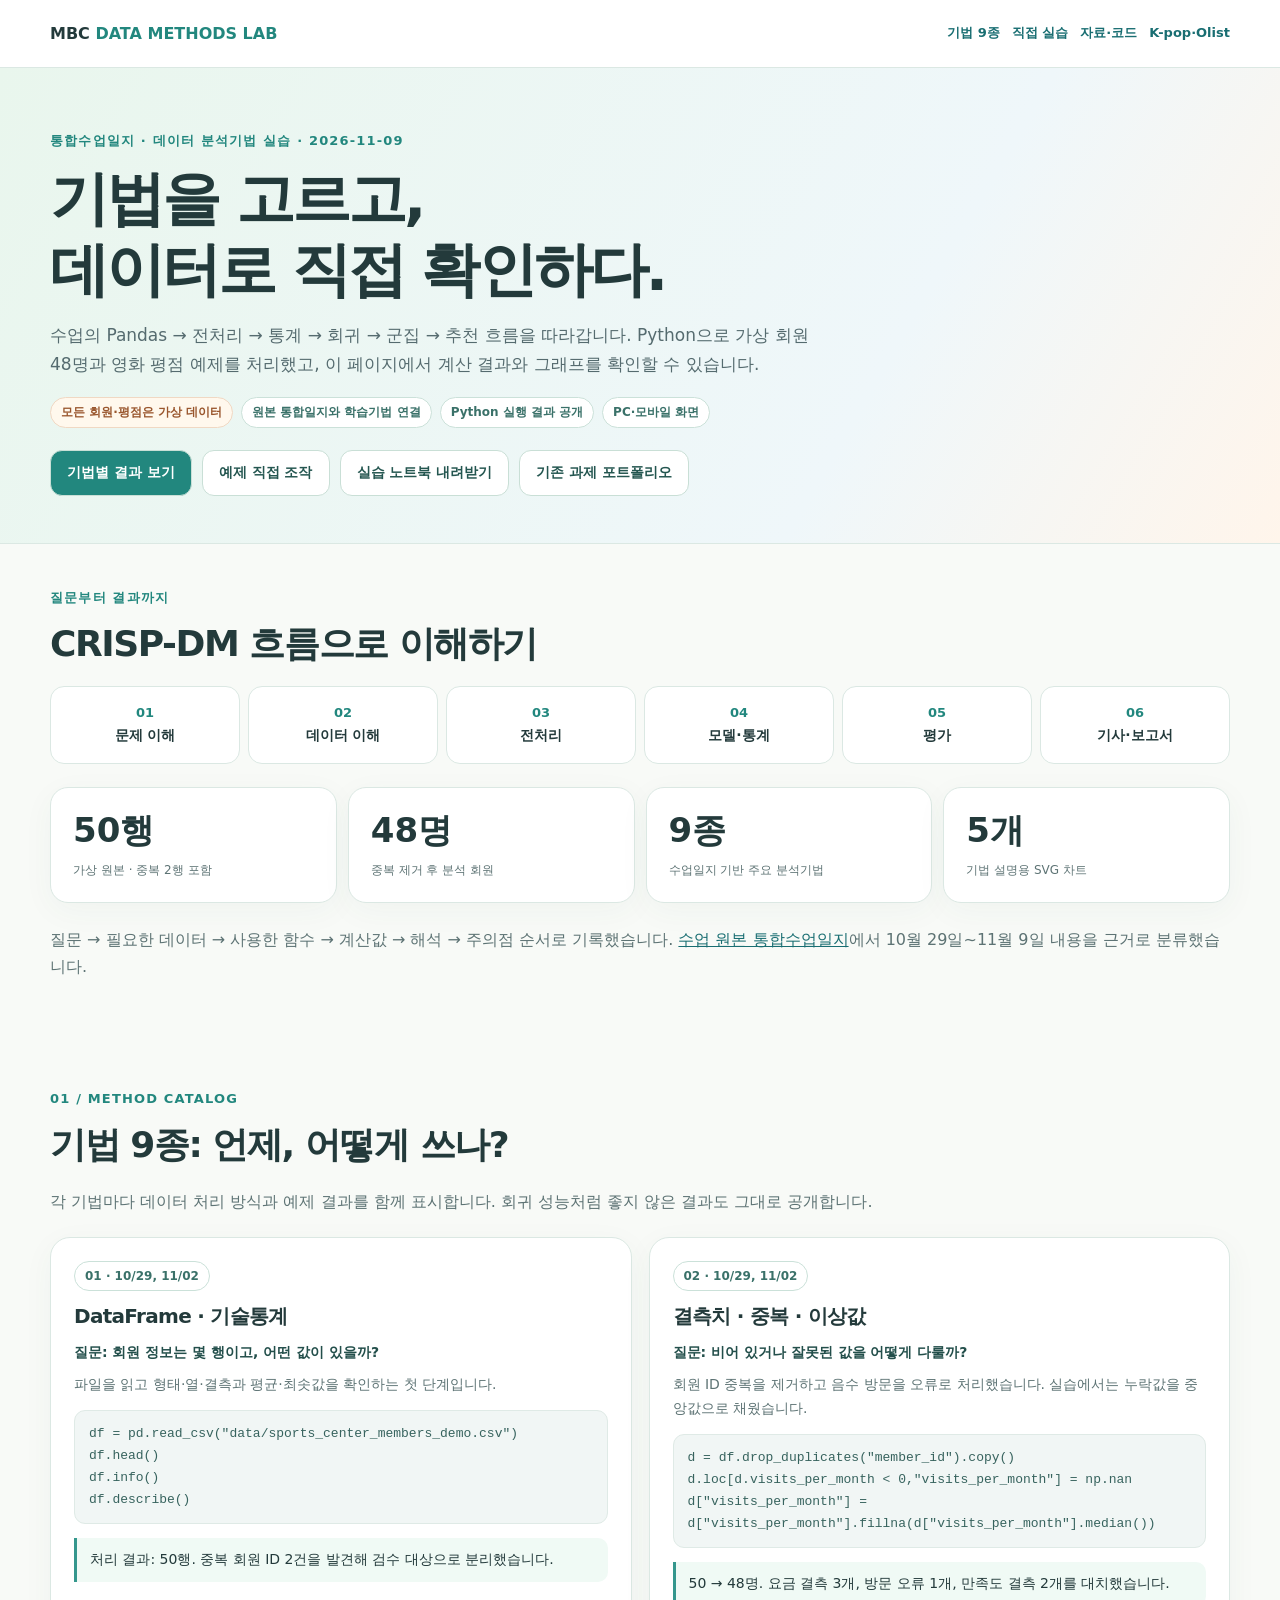
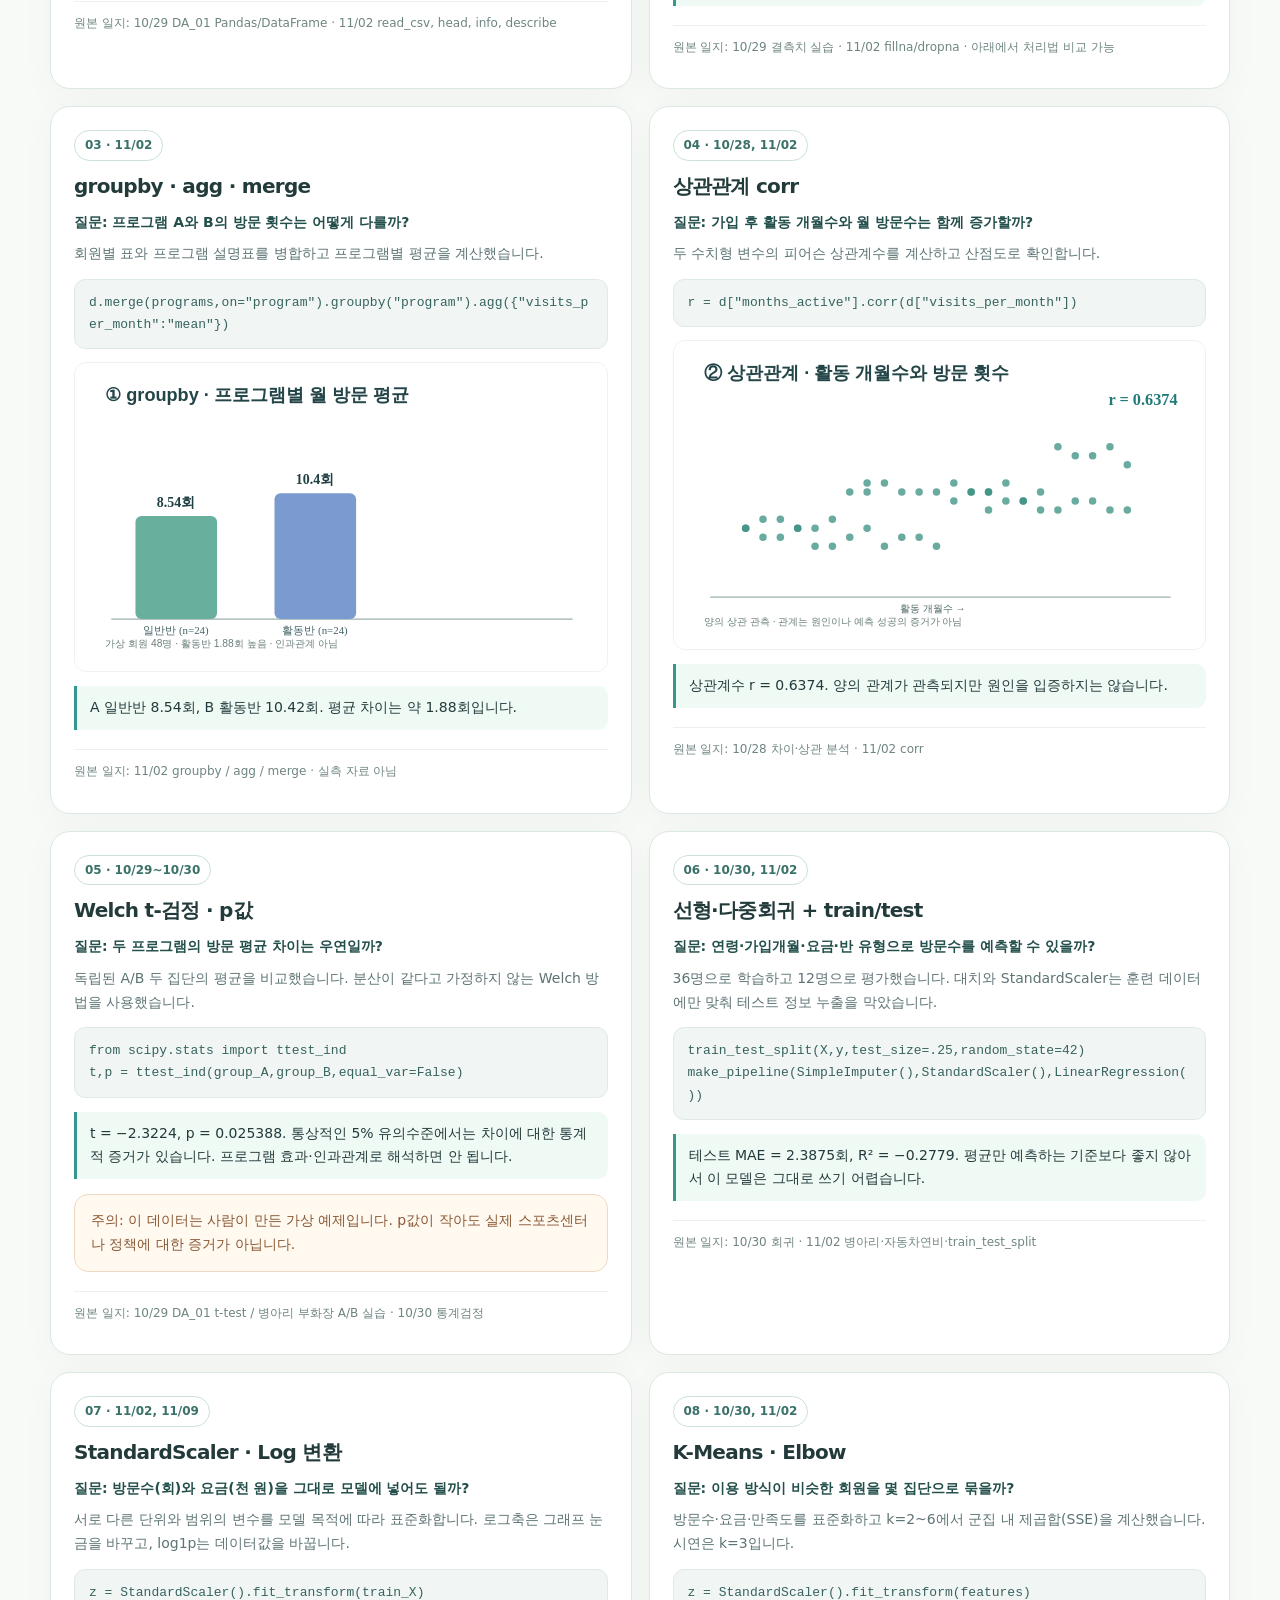
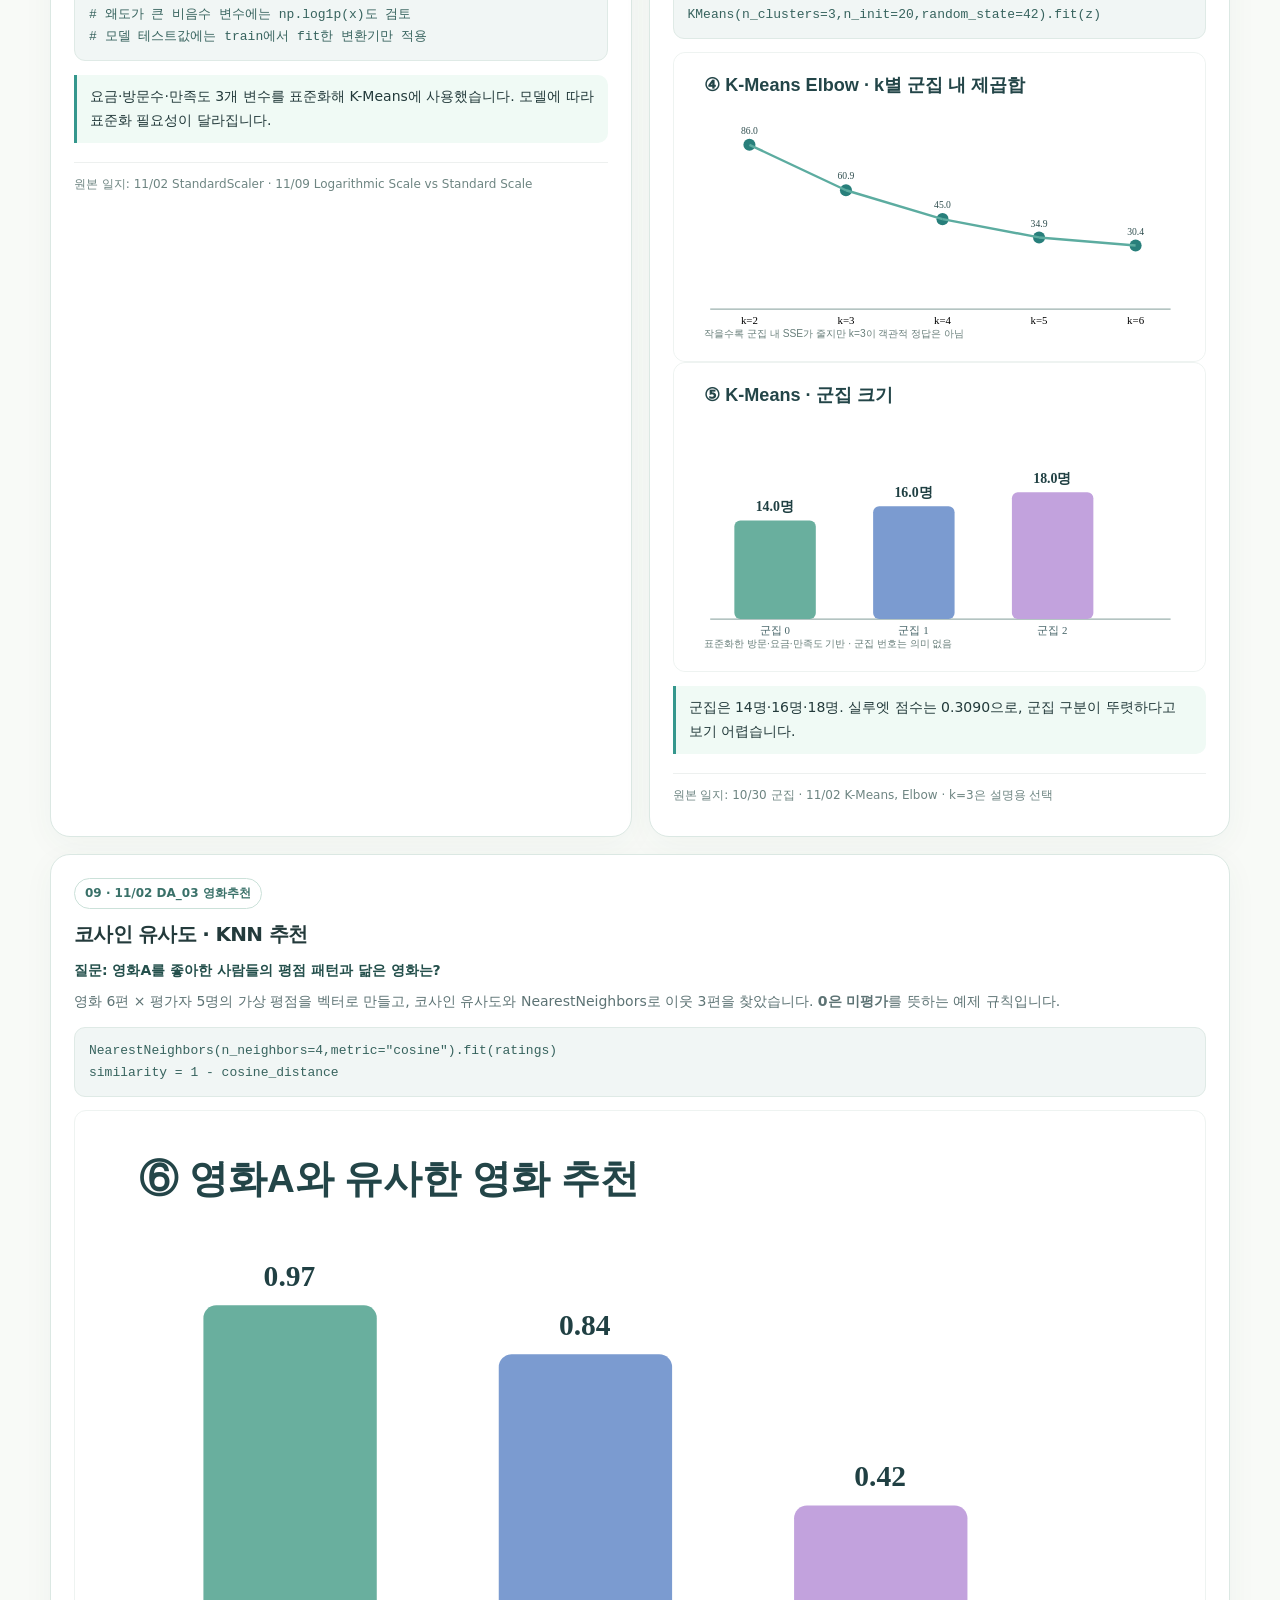
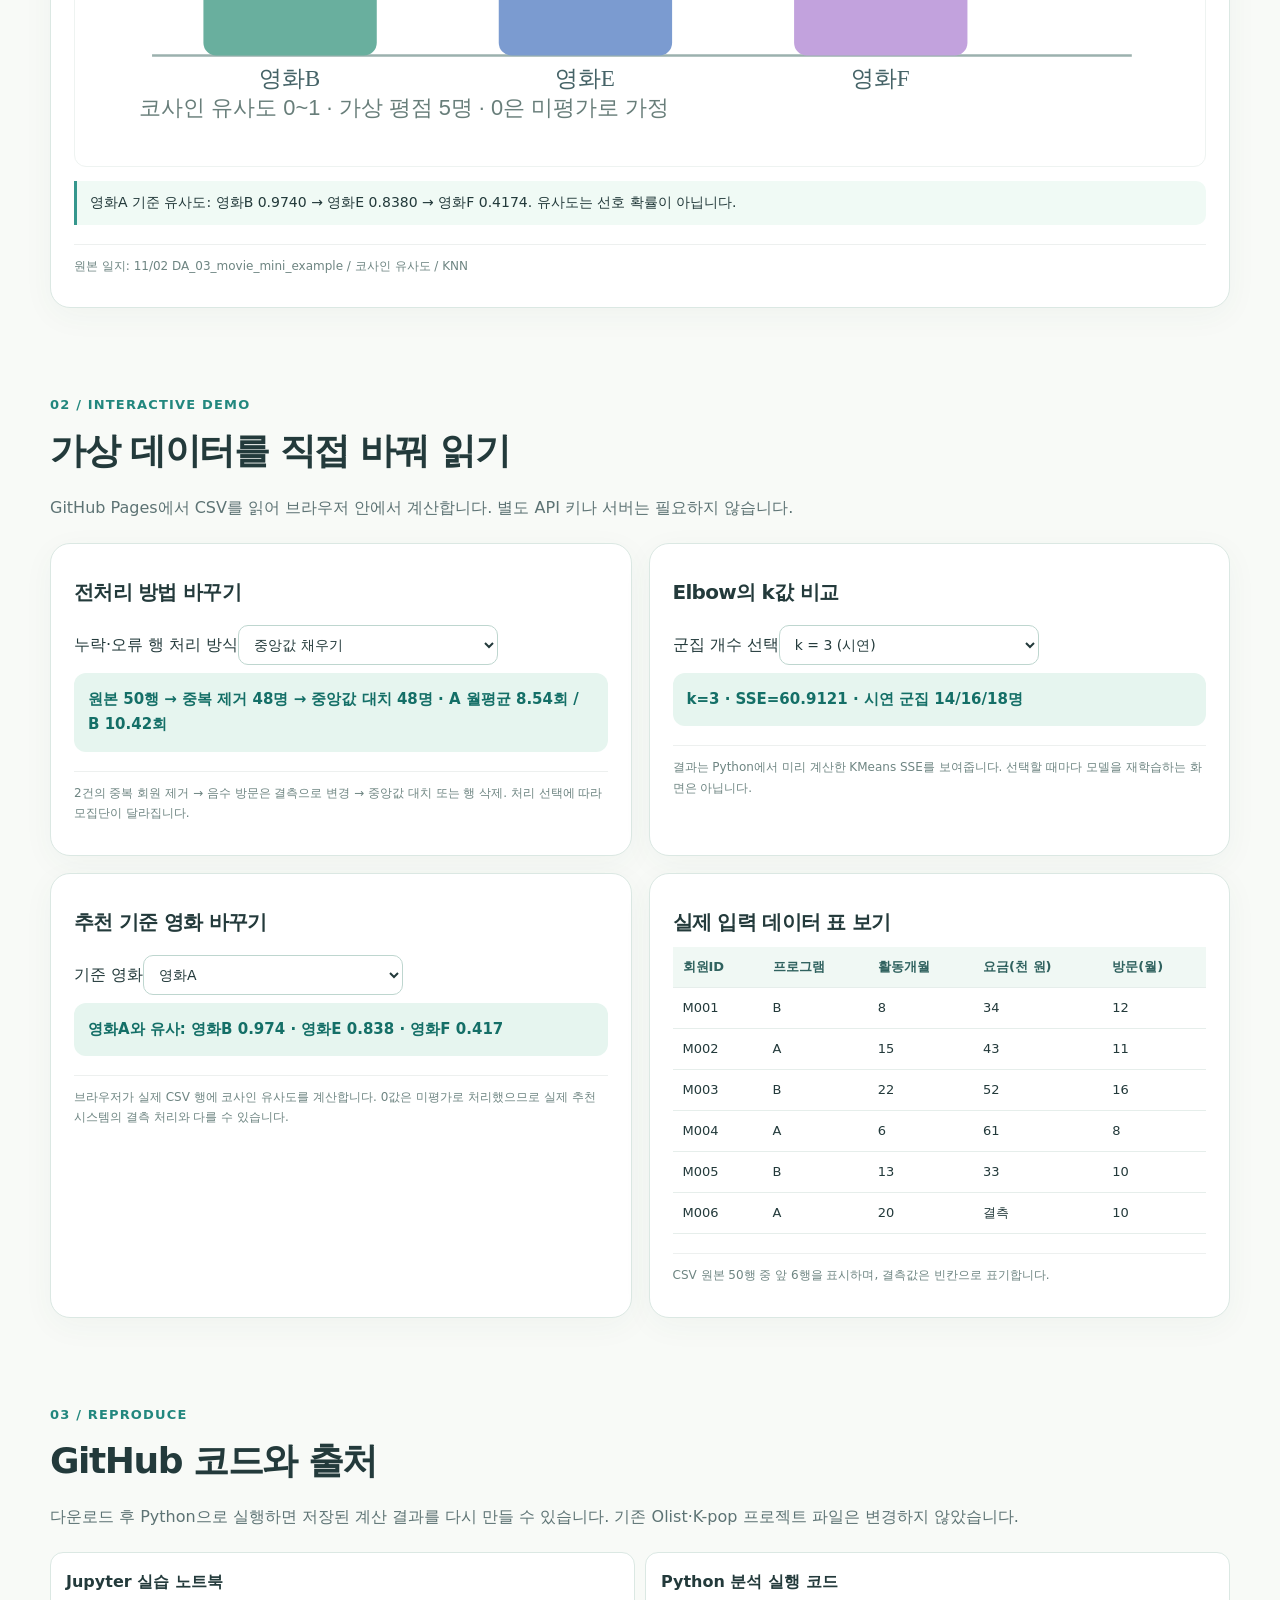
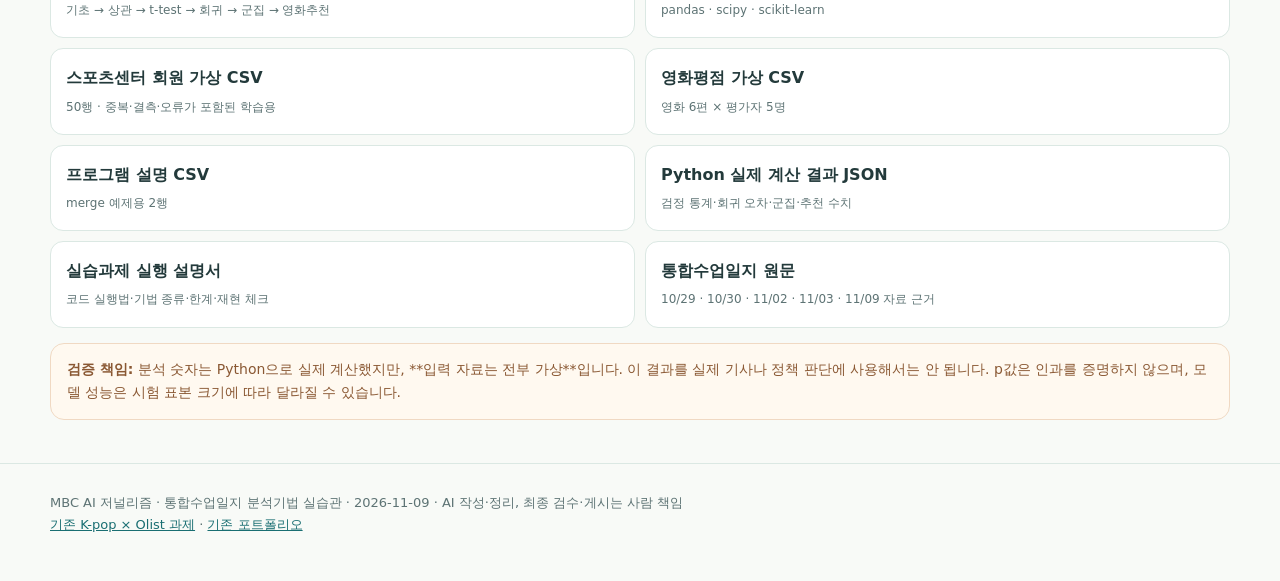
==== data-methods-lab-20261109/index.html @ cdeb4c4e "Publish responsive interactive class-diary analytics methods lab with CSV demos and verified results" ====
<!doctype html>
<html lang="ko">
<head>
<meta charset="utf-8"><meta name="viewport" content="width=device-width,initial-scale=1">
<meta name="description" content="통합수업일지 기반 데이터분석기법: Pandas, 결측, groupby, 상관, Welch 검정, 회귀, 표준화, KMeans, 코사인 유사도. 교육용 가상 데이터 실제 계산.">
<title>데이터 분석기법 실습관 | MBC AI 저널리즘</title>
<style>
:root{--ink:#233a3b;--muted:#5d7374;--teal:#22877e;--mint:#e7f5ef;--bg:#f8faf7;--line:#dbe8e3;--blue:#557bab;--warn:#b76a3d;--shadow:0 8px 32px #255b4f0b;font-family:"Malgun Gothic","Noto Sans KR",system-ui,sans-serif}
*{box-sizing:border-box}html{scroll-behavior:smooth}body{margin:0;color:var(--ink);background:var(--bg);line-height:1.7}a{color:#196e72}a:hover{text-decoration-thickness:2px}a:focus-visible,button:focus-visible,select:focus-visible{outline:3px solid #e8ae3c;outline-offset:3px}.container{width:min(1180px,calc(100% - 32px));margin:auto}
.top{background:#ffffffee;border-bottom:1px solid var(--line);position:sticky;top:0;z-index:4;backdrop-filter:blur(10px)}.top .container{display:flex;gap:15px;justify-content:space-between;align-items:center;min-height:67px}.logo{font-size:16px;font-weight:900;color:var(--ink);text-decoration:none}.logo span{color:var(--teal)}nav{display:flex;flex-wrap:wrap;gap:12px}nav a{font-size:13px;font-weight:700;text-decoration:none;white-space:nowrap}
.hero{background:linear-gradient(120deg,#e9f6ed 0,#eff7fa 68%,#fff5eb 100%);padding:62px 0 47px;border-bottom:1px solid var(--line)}.eyebrow{font-size:13px;color:var(--teal);font-weight:900;letter-spacing:.09em}.hero h1{font-size:clamp(32px,4.8vw,59px);line-height:1.2;letter-spacing:-.05em;margin:12px 0 15px}.hero p{max-width:760px;margin:0;color:#556b6f;font-size:17px}.badge{display:inline-block;background:white;border:1px solid #cbe1d9;color:#3a7169;font-size:12px;font-weight:800;padding:4px 10px;border-radius:40px}.badge.orange{color:#99562d;border-color:#f0d8c3;background:#fff8ed}.badges{display:flex;gap:8px;flex-wrap:wrap;margin:19px 0}.actions{display:flex;flex-wrap:wrap;gap:10px;margin-top:22px}.btn{display:inline-block;padding:10px 16px;background:white;color:#245650;border:1px solid #c9dfd6;border-radius:12px;text-decoration:none;font-size:14px;font-weight:800}.btn.main{color:white;background:var(--teal)}.btn:hover{filter:brightness(.97);text-decoration:none}
.section{padding:43px 0}.section-title{font-size:clamp(25px,3vw,36px);letter-spacing:-.04em;margin:4px 0 12px}.subtitle{color:var(--muted);margin:0 0 22px}.stats{display:grid;grid-template-columns:repeat(4,1fr);gap:11px;margin:23px 0}.stat{background:#fff;border:1px solid var(--line);padding:22px;border-radius:18px;box-shadow:var(--shadow)}.stat strong{font-size:clamp(22px,2.8vw,34px);line-height:1.2;display:block;font-weight:900}.stat small{color:var(--muted);display:block;margin-top:9px;font-size:12px}.steps{display:grid;grid-template-columns:repeat(6,1fr);gap:8px}.step{background:#fff;padding:15px 12px;border:1px solid var(--line);border-radius:14px;font-weight:800;font-size:14px;text-align:center}.step span{display:block;color:var(--teal);font-size:13px}
.method-grid{display:grid;grid-template-columns:repeat(2,1fr);gap:17px}.card{border-radius:20px;border:1px solid var(--line);background:white;padding:23px;box-shadow:var(--shadow);min-width:0}.card.wide{grid-column:span 2}.card h3{font-size:20px;letter-spacing:-.035em;margin:8px 0}.card p{margin:8px 0;color:var(--muted);font-size:14px}.card .question{font-weight:900;color:#234f4b}.answer{border-left:3px solid #35978d;padding:10px 13px;background:#f0faf5;border-radius:0 10px 10px 0;font-size:14px;margin:14px 0}.callout{border:1px solid #f0d9c3;background:#fff9f0;border-radius:14px;padding:14px 16px;color:#8a5833;font-size:14px;margin-top:15px}
.card img{width:100%;height:auto;border-radius:12px;background:white;display:block;border:1px solid #eef3f1}.code{background:#f1f6f5;border:1px solid #dfeae6;border-radius:11px;padding:12px 14px;color:#37635e;font-family:Consolas,Monaco,monospace;font-size:13px;overflow-x:auto;white-space:pre-wrap;overflow-wrap:anywhere}
.source{font-size:12px!important;color:#6e8582!important;border-top:1px solid #edf0ef;margin-top:19px!important;padding-top:11px}.table-scroll{overflow-x:auto}.table{border-collapse:collapse;width:100%;min-width:530px;font-size:13px}.table th,.table td{border-bottom:1px solid #e6eeeb;padding:9px 10px;text-align:left;white-space:nowrap}.table th{background:#f0f8f4;color:#30625f}.control{width:100%;max-width:260px;min-height:40px;border:1px solid #bed6cf;border-radius:10px;padding:8px 11px;background:#fff;font:inherit;font-size:14px;color:var(--ink);margin:8px 0}.result{font-weight:800;color:#146f67;padding:14px;border-radius:12px;background:#e6f5ef;min-height:50px;font-size:15px}.links{display:grid;grid-template-columns:repeat(2,1fr);gap:10px}.linkrow{background:white;border:1px solid var(--line);border-radius:13px;padding:15px;text-decoration:none;overflow-wrap:anywhere}.linkrow:hover{border-color:#78b7a6}.linkrow strong{display:block;color:var(--ink)}.linkrow small{color:var(--muted);font-size:12px}.footer{border-top:1px solid var(--line);padding:28px 0 45px;color:var(--muted);font-size:13px}.anchor{scroll-margin-top:90px}
@media(max-width:820px){.stats{grid-template-columns:repeat(2,1fr)}.steps{grid-template-columns:repeat(3,1fr)}.method-grid{grid-template-columns:1fr}.card.wide{grid-column:span 1}.links{grid-template-columns:1fr}}
@media(max-width:530px){.hero{padding:42px 0}.stats .stat{padding:16px}.steps{grid-template-columns:repeat(2,1fr)}.top .container{display:block;padding:10px 0}.top nav{margin-top:6px}.card{padding:16px}.hero p{font-size:15px}}
@media(prefers-reduced-motion:reduce){html{scroll-behavior:auto}}
</style>
</head>
<body>
<header class="top"><div class="container"><a href="#top" class="logo">MBC <span>DATA METHODS LAB</span></a><nav><a href="#methods">기법 9종</a><a href="#try">직접 실습</a><a href="#files">자료·코드</a><a href="../mbc-kpop-olist-20261109/">K-pop·Olist</a></nav></div></header>
<main id="top">
<section class="hero"><div class="container">
<div class="eyebrow">통합수업일지 · 데이터 분석기법 실습 · 2026-11-09</div>
<h1>기법을 고르고,<br>데이터로 직접 확인하다.</h1>
<p>수업의 Pandas → 전처리 → 통계 → 회귀 → 군집 → 추천 흐름을 따라갑니다. Python으로 가상 회원 48명과 영화 평점 예제를 처리했고, 이 페이지에서 계산 결과와 그래프를 확인할 수 있습니다.</p>
<div class="badges"><span class="badge orange">모든 회원·평점은 가상 데이터</span><span class="badge">원본 통합일지와 학습기법 연결</span><span class="badge">Python 실행 결과 공개</span><span class="badge">PC·모바일 화면</span></div>
<div class="actions"><a class="btn main" href="#methods">기법별 결과 보기</a><a class="btn" href="#try">예제 직접 조작</a><a class="btn" href="통합일지_분석기법_예제실습.ipynb" download>실습 노트북 내려받기</a><a class="btn" href="../mbc-kpop-olist-20261109/">기존 과제 포트폴리오</a></div>
</div></section>
<section class="section container"><div class="eyebrow">질문부터 결과까지</div><h2 class="section-title">CRISP-DM 흐름으로 이해하기</h2>
<div class="steps"><div class="step"><span>01</span>문제 이해</div><div class="step"><span>02</span>데이터 이해</div><div class="step"><span>03</span>전처리</div><div class="step"><span>04</span>모델·통계</div><div class="step"><span>05</span>평가</div><div class="step"><span>06</span>기사·보고서</div></div>
<div class="stats">
<div class="stat"><strong>50행</strong><small>가상 원본 · 중복 2행 포함</small></div>
<div class="stat"><strong>48명</strong><small>중복 제거 후 분석 회원</small></div>
<div class="stat"><strong>9종</strong><small>수업일지 기반 주요 분석기법</small></div>
<div class="stat"><strong>5개</strong><small>기법 설명용 SVG 차트</small></div>
</div>
<p class="subtitle">질문 → 필요한 데이터 → 사용한 함수 → 계산값 → 해석 → 주의점 순서로 기록했습니다. <a href="https://docs.google.com/document/d/1vSeKZW3o3qWyyTn_n1IAkFmWvDxNO4j2cfKaMQaIZtk/edit" target="_blank" rel="noopener noreferrer">수업 원본 통합수업일지</a>에서 10월 29일~11월 9일 내용을 근거로 분류했습니다.</p>
</section>
<section id="methods" class="section container anchor"><div class="eyebrow">01 / METHOD CATALOG</div><h2 class="section-title">기법 9종: 언제, 어떻게 쓰나?</h2><p class="subtitle">각 기법마다 데이터 처리 방식과 예제 결과를 함께 표시합니다. 회귀 성능처럼 좋지 않은 결과도 그대로 공개합니다.</p>
<div class="method-grid">
<article class="card"><span class="badge">01 · 10/29, 11/02</span><h3>DataFrame · 기술통계</h3><p class="question">질문: 회원 정보는 몇 행이고, 어떤 값이 있을까?</p><p>파일을 읽고 형태·열·결측과 평균·최솟값을 확인하는 첫 단계입니다.</p><pre class="code">df = pd.read_csv("data/sports_center_members_demo.csv")
df.head()
df.info()
df.describe()</pre><div class="answer">처리 결과: 50행. 중복 회원 ID 2건을 발견해 검수 대상으로 분리했습니다.</div><p class="source">원본 일지: 10/29 DA_01 Pandas/DataFrame · 11/02 read_csv, head, info, describe</p></article>
<article class="card"><span class="badge">02 · 10/29, 11/02</span><h3>결측치 · 중복 · 이상값</h3><p class="question">질문: 비어 있거나 잘못된 값을 어떻게 다룰까?</p><p>회원 ID 중복을 제거하고 음수 방문을 오류로 처리했습니다. 실습에서는 누락값을 중앙값으로 채웠습니다.</p><pre class="code">d = df.drop_duplicates("member_id").copy()
d.loc[d.visits_per_month &lt; 0,"visits_per_month"] = np.nan
d["visits_per_month"] = d["visits_per_month"].fillna(d["visits_per_month"].median())</pre><div class="answer">50 → 48명. 요금 결측 3개, 방문 오류 1개, 만족도 결측 2개를 대치했습니다.</div><p class="source">원본 일지: 10/29 결측치 실습 · 11/02 fillna/dropna · 아래에서 처리법 비교 가능</p></article>
<article class="card"><span class="badge">03 · 11/02</span><h3>groupby · agg · merge</h3><p class="question">질문: 프로그램 A와 B의 방문 횟수는 어떻게 다를까?</p><p>회원별 표와 프로그램 설명표를 병합하고 프로그램별 평균을 계산했습니다.</p><pre class="code">d.merge(programs,on="program").groupby("program").agg({"visits_per_month":"mean"})</pre><img src="figures/01_groupby.svg" alt="프로그램 A 평균 8.54회, B 평균 10.42회 비교 막대그래프" loading="lazy"><div class="answer">A 일반반 8.54회, B 활동반 10.42회. 평균 차이는 약 1.88회입니다.</div><p class="source">원본 일지: 11/02 groupby / agg / merge · 실측 자료 아님</p></article>
<article class="card"><span class="badge">04 · 10/28, 11/02</span><h3>상관관계 corr</h3><p class="question">질문: 가입 후 활동 개월수와 월 방문수는 함께 증가할까?</p><p>두 수치형 변수의 피어슨 상관계수를 계산하고 산점도로 확인합니다.</p><pre class="code">r = d["months_active"].corr(d["visits_per_month"])</pre><img src="figures/02_correlation.svg" alt="회원 48명의 활동 개월수와 방문수 산점도, 피어슨 r 0.6374" loading="lazy"><div class="answer">상관계수 r = 0.6374. 양의 관계가 관측되지만 원인을 입증하지는 않습니다.</div><p class="source">원본 일지: 10/28 차이·상관 분석 · 11/02 corr</p></article>
<article class="card"><span class="badge">05 · 10/29~10/30</span><h3>Welch t-검정 · p값</h3><p class="question">질문: 두 프로그램의 방문 평균 차이는 우연일까?</p><p>독립된 A/B 두 집단의 평균을 비교했습니다. 분산이 같다고 가정하지 않는 Welch 방법을 사용했습니다.</p><pre class="code">from scipy.stats import ttest_ind
t,p = ttest_ind(group_A,group_B,equal_var=False)</pre><div class="answer">t = −2.3224, p = 0.025388. 통상적인 5% 유의수준에서는 차이에 대한 통계적 증거가 있습니다. 프로그램 효과·인과관계로 해석하면 안 됩니다.</div><div class="callout">주의: 이 데이터는 사람이 만든 가상 예제입니다. p값이 작아도 실제 스포츠센터나 정책에 대한 증거가 아닙니다.</div><p class="source">원본 일지: 10/29 DA_01 t-test / 병아리 부화장 A/B 실습 · 10/30 통계검정</p></article>
<article class="card"><span class="badge">06 · 10/30, 11/02</span><h3>선형·다중회귀 + train/test</h3><p class="question">질문: 연령·가입개월·요금·반 유형으로 방문수를 예측할 수 있을까?</p><p>36명으로 학습하고 12명으로 평가했습니다. 대치와 StandardScaler는 훈련 데이터에만 맞춰 테스트 정보 누출을 막았습니다.</p><pre class="code">train_test_split(X,y,test_size=.25,random_state=42)
make_pipeline(SimpleImputer(),StandardScaler(),LinearRegression())</pre><div class="answer">테스트 MAE = 2.3875회, R² = −0.2779. 평균만 예측하는 기준보다 좋지 않아서 이 모델은 그대로 쓰기 어렵습니다.</div><p class="source">원본 일지: 10/30 회귀 · 11/02 병아리·자동차연비·train_test_split</p></article>
<article class="card"><span class="badge">07 · 11/02, 11/09</span><h3>StandardScaler · Log 변환</h3><p class="question">질문: 방문수(회)와 요금(천 원)을 그대로 모델에 넣어도 될까?</p><p>서로 다른 단위와 범위의 변수를 모델 목적에 따라 표준화합니다. 로그축은 그래프 눈금을 바꾸고, log1p는 데이터값을 바꿉니다.</p><pre class="code">z = StandardScaler().fit_transform(train_X)
# 왜도가 큰 비음수 변수에는 np.log1p(x)도 검토
# 모델 테스트값에는 train에서 fit한 변환기만 적용</pre><div class="answer">요금·방문수·만족도 3개 변수를 표준화해 K-Means에 사용했습니다. 모델에 따라 표준화 필요성이 달라집니다.</div><p class="source">원본 일지: 11/02 StandardScaler · 11/09 Logarithmic Scale vs Standard Scale</p></article>
<article class="card"><span class="badge">08 · 10/30, 11/02</span><h3>K-Means · Elbow</h3><p class="question">질문: 이용 방식이 비슷한 회원을 몇 집단으로 묶을까?</p><p>방문수·요금·만족도를 표준화하고 k=2~6에서 군집 내 제곱합(SSE)을 계산했습니다. 시연은 k=3입니다.</p><pre class="code">z = StandardScaler().fit_transform(features)
KMeans(n_clusters=3,n_init=20,random_state=42).fit(z)</pre><img src="figures/04_elbow.svg" alt="k 2부터 6까지 KMeans 군집 내 제곱합 그래프" loading="lazy"><img src="figures/05_clusters.svg" alt="가상 회원 48명을 14명, 16명, 18명의 세 군집으로 나눈 그래프" loading="lazy"><div class="answer">군집은 14명·16명·18명. 실루엣 점수는 0.3090으로, 군집 구분이 뚜렷하다고 보기 어렵습니다.</div><p class="source">원본 일지: 10/30 군집 · 11/02 K-Means, Elbow · k=3은 설명용 선택</p></article>
<article class="card wide"><span class="badge">09 · 11/02 DA_03 영화추천</span><h3>코사인 유사도 · KNN 추천</h3><p class="question">질문: 영화A를 좋아한 사람들의 평점 패턴과 닮은 영화는?</p><p>영화 6편 × 평가자 5명의 가상 평점을 벡터로 만들고, 코사인 유사도와 NearestNeighbors로 이웃 3편을 찾았습니다. <strong>0은 미평가</strong>를 뜻하는 예제 규칙입니다.</p><pre class="code">NearestNeighbors(n_neighbors=4,metric="cosine").fit(ratings)
similarity = 1 - cosine_distance</pre><img src="figures/06_movie_cosine.svg" alt="영화A와 유사한 영화는 영화B 0.9740, 영화E 0.8380, 영화F 0.4174" loading="lazy"><div class="answer">영화A 기준 유사도: 영화B 0.9740 → 영화E 0.8380 → 영화F 0.4174. 유사도는 선호 확률이 아닙니다.</div><p class="source">원본 일지: 11/02 DA_03_movie_mini_example / 코사인 유사도 / KNN</p></article>
</div></section>
<section id="try" class="section container anchor"><div class="eyebrow">02 / INTERACTIVE DEMO</div><h2 class="section-title">가상 데이터를 직접 바꿔 읽기</h2><p class="subtitle">GitHub Pages에서 CSV를 읽어 브라우저 안에서 계산합니다. 별도 API 키나 서버는 필요하지 않습니다.</p>
<div class="method-grid">
<article class="card"><h3>전처리 방법 바꾸기</h3><label for="missing-mode">누락·오류 행 처리 방식</label><select class="control" id="missing-mode"><option value="median">중앙값 채우기</option><option value="drop">완전한 행만 사용하기</option></select><div class="result" id="clean-result" aria-live="polite">데이터 불러오는 중…</div><p class="source">2건의 중복 회원 제거 → 음수 방문은 결측으로 변경 → 중앙값 대치 또는 행 삭제. 처리 선택에 따라 모집단이 달라집니다.</p></article>
<article class="card"><h3>Elbow의 k값 비교</h3><label for="k-choice">군집 개수 선택</label><select class="control" id="k-choice"><option value="2">k = 2</option><option value="3" selected>k = 3 (시연)</option><option value="4">k = 4</option><option value="5">k = 5</option><option value="6">k = 6</option></select><div class="result" id="elbow-result" aria-live="polite">k=3 · SSE 60.9121</div><p class="source">결과는 Python에서 미리 계산한 KMeans SSE를 보여줍니다. 선택할 때마다 모델을 재학습하는 화면은 아닙니다.</p></article>
<article class="card"><h3>추천 기준 영화 바꾸기</h3><label for="movie-choice">기준 영화</label><select class="control" id="movie-choice"><option>영화A</option><option>영화B</option><option>영화C</option><option>영화D</option><option>영화E</option><option>영화F</option></select><div class="result" id="movie-result" aria-live="polite">평점 CSV 불러오는 중…</div><p class="source">브라우저가 실제 CSV 행에 코사인 유사도를 계산합니다. 0값은 미평가로 처리했으므로 실제 추천 시스템의 결측 처리와 다를 수 있습니다.</p></article>
<article class="card"><h3>실제 입력 데이터 표 보기</h3><div class="table-scroll"><table class="table"><thead><tr><th>회원ID</th><th>프로그램</th><th>활동개월</th><th>요금(천 원)</th><th>방문(월)</th></tr></thead><tbody id="sample-rows"><tr><td>M001</td><td>B</td><td>8</td><td>34</td><td>12</td></tr><tr><td>M002</td><td>A</td><td>15</td><td>43</td><td>11</td></tr></tbody></table></div><p class="source">CSV 원본 50행 중 앞 6행을 표시하며, 결측값은 빈칸으로 표기합니다.</p></article>
</div></section>
<section id="files" class="section container anchor"><div class="eyebrow">03 / REPRODUCE</div><h2 class="section-title">GitHub 코드와 출처</h2><p class="subtitle">다운로드 후 Python으로 실행하면 저장된 계산 결과를 다시 만들 수 있습니다. 기존 Olist·K-pop 프로젝트 파일은 변경하지 않았습니다.</p><div class="links">
<a class="linkrow" href="통합일지_분석기법_예제실습.ipynb"><strong>Jupyter 실습 노트북</strong><small>기초 → 상관 → t-test → 회귀 → 군집 → 영화추천</small></a>
<a class="linkrow" href="analysis.py"><strong>Python 분석 실행 코드</strong><small>pandas · scipy · scikit-learn</small></a>
<a class="linkrow" href="data/sports_center_members_demo.csv"><strong>스포츠센터 회원 가상 CSV</strong><small>50행 · 중복·결측·오류가 포함된 학습용</small></a>
<a class="linkrow" href="data/movie_ratings_demo.csv"><strong>영화평점 가상 CSV</strong><small>영화 6편 × 평가자 5명</small></a>
<a class="linkrow" href="data/program_metadata_demo.csv"><strong>프로그램 설명 CSV</strong><small>merge 예제용 2행</small></a>
<a class="linkrow" href="data/analysis_results.json"><strong>Python 실제 계산 결과 JSON</strong><small>검정 통계·회귀 오차·군집·추천 수치</small></a>
<a class="linkrow" href="README.md"><strong>실습과제 실행 설명서</strong><small>코드 실행법·기법 종류·한계·재현 체크</small></a>
<a class="linkrow" href="https://docs.google.com/document/d/1vSeKZW3o3qWyyTn_n1IAkFmWvDxNO4j2cfKaMQaIZtk/edit" target="_blank" rel="noopener noreferrer"><strong>통합수업일지 원문</strong><small>10/29 · 10/30 · 11/02 · 11/03 · 11/09 자료 근거</small></a>
</div><div class="callout"><strong>검증 책임:</strong> 분석 숫자는 Python으로 실제 계산했지만, **입력 자료는 전부 가상**입니다. 이 결과를 실제 기사나 정책 판단에 사용해서는 안 됩니다. p값은 인과를 증명하지 않으며, 모델 성능은 시험 표본 크기에 따라 달라질 수 있습니다.</div>
</section>
</main>
<footer class="footer"><div class="container">MBC AI 저널리즘 · 통합수업일지 분석기법 실습관 · 2026-11-09 · AI 작성·정리, 최종 검수·게시는 사람 책임<br><a href="../mbc-kpop-olist-20261109/">기존 K-pop × Olist 과제</a> · <a href="../">기존 포트폴리오</a></div></footer>
<script>
"use strict";
const median = values => {const a=values.filter(v=>Number.isFinite(v)).sort((a,b)=>a-b);return a.length? (a[Math.floor((a.length-1)/2)]+a[Math.floor(a.length/2)])/2:NaN};
function parseCsv(t){const lines=t.trim().split(/\r?\n/);const keys=lines.shift().split(",");return lines.map(line=>{const cols=line.split(",");const x={};keys.forEach((k,i)=>x[k]=cols[i]??"");return x})}
async function prep(){
try {const response=await fetch("data/sports_center_members_demo.csv");if(!response.ok)throw Error("CSV "+response.status);
const raw=parseCsv(await response.text());const seen=new Set(),clean=[];
for(const row of raw){if(seen.has(row.member_id))continue;seen.add(row.member_id);const x={...row};x.visits_per_month=Number(x.visits_per_month)<0?"":x.visits_per_month;clean.push(x)}
const body=document.getElementById("sample-rows");body.replaceChildren();
raw.slice(0,6).forEach(r=>{const tr=document.createElement("tr");["member_id","program","months_active","monthly_fee_krw_1000","visits_per_month"].forEach(k=>{const td=document.createElement("td");td.textContent=r[k]||"결측";tr.append(td)});body.append(tr)});
const update=()=>{const mode=document.getElementById("missing-mode").value;const cols=["monthly_fee_krw_1000","visits_per_month","satisfaction_1to5"];const med=Object.fromEntries(cols.map(k=>[k,median(clean.map(r=>r[k]===""?NaN:Number(r[k])))]));let list=clean.map(r=>({...r}));if(mode==="drop")list=list.filter(r=>cols.every(k=>r[k]!==""));else list=list.map(r=>{for(const k of cols)if(r[k]==="")r[k]=String(med[k]);return r});const avg=key=>{const a=list.filter(r=>r.program===key);return a.reduce((s,r)=>s+Number(r.visits_per_month),0)/a.length};document.getElementById("clean-result").textContent="원본 "+raw.length+"행 → 중복 제거 "+clean.length+"명 → "+(mode==="drop"?"결측 행 삭제 "+list.length+"명":"중앙값 대치 "+list.length+"명")+" · A 월평균 "+avg("A").toFixed(2)+"회 / B "+avg("B").toFixed(2)+"회";};
document.getElementById("missing-mode").addEventListener("change",update);update();
}catch(e){document.getElementById("clean-result").textContent="CSV 불러오기 실패: GitHub Pages 공개 주소에서 다시 열어 주세요."}}
const elbow={"2":85.9904,"3":60.9121,"4":44.9616,"5":34.8542,"6":30.4426};
const kControl=document.getElementById("k-choice");
function showK(){document.getElementById("elbow-result").textContent="k="+kControl.value+" · SSE="+elbow[kControl.value].toFixed(4)+(kControl.value==="3"?" · 시연 군집 14/16/18명":" · 선택 모델 결과는 미표시");}
kControl.addEventListener("change",showK);showK();
async function movieDemo(){
try{const r=await fetch("data/movie_ratings_demo.csv");if(!r.ok)throw Error("movie csv");const rows=parseCsv(await r.text());const toVec=row=>["viewer1","viewer2","viewer3","viewer4","viewer5"].map(k=>Number(row[k]));const similarity=(a,b)=>{const dot=a.reduce((s,x,i)=>s+x*b[i],0),aa=Math.sqrt(a.reduce((s,x)=>s+x*x,0)),bb=Math.sqrt(b.reduce((s,x)=>s+x*x,0));return aa&&bb?dot/(aa*bb):0};const c=document.getElementById("movie-choice"),out=document.getElementById("movie-result");const show=()=>{const ref=rows.find(x=>x.movie===c.value),vec=toVec(ref);const others=rows.filter(x=>x.movie!==c.value).map(x=>({movie:x.movie,similarity:similarity(vec,toVec(x))})).sort((a,b)=>b.similarity-a.similarity).slice(0,3);out.textContent=c.value+"와 유사: "+others.map(x=>x.movie+" "+x.similarity.toFixed(3)).join(" · ")};c.addEventListener("change",show);show();}catch(e){document.getElementById("movie-result").textContent="CSV 로드 실패 — GitHub Pages로 열어 주세요."}}
prep();movieDemo();
</script>
</body>
</html>
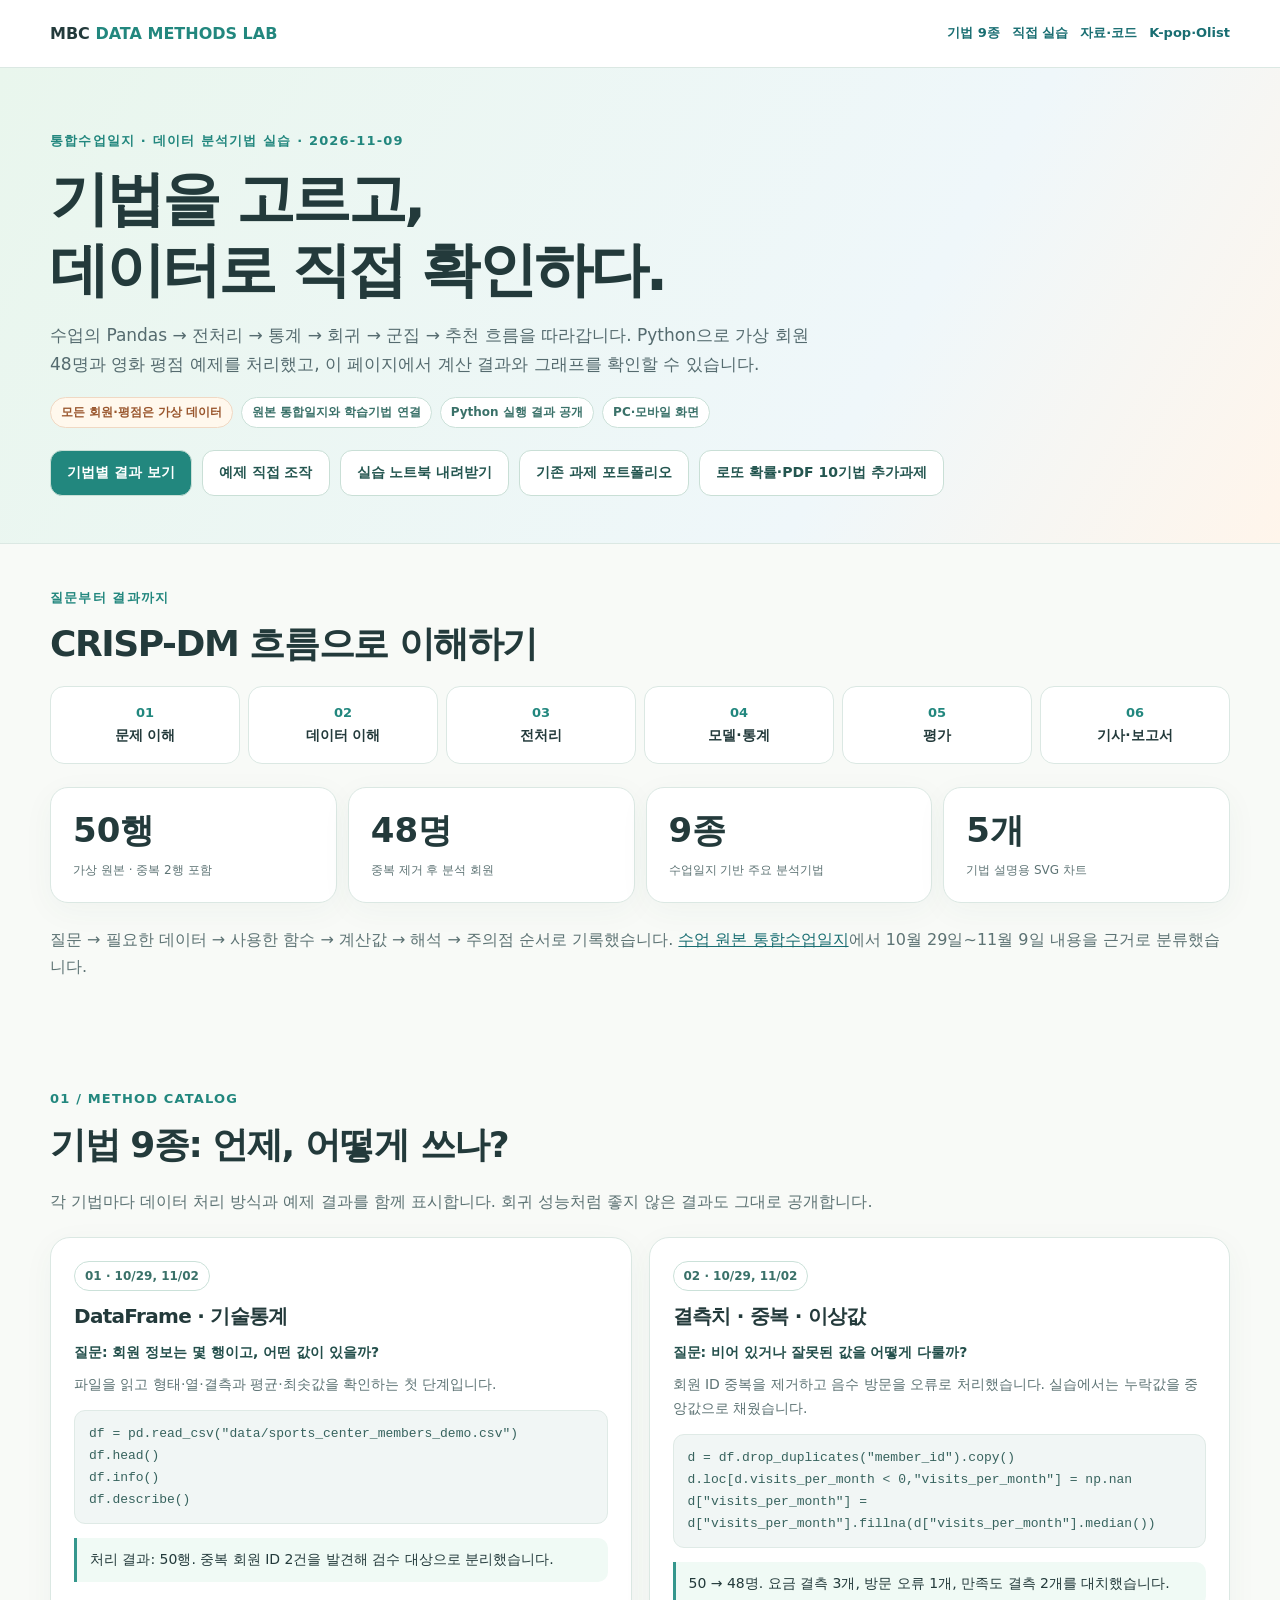
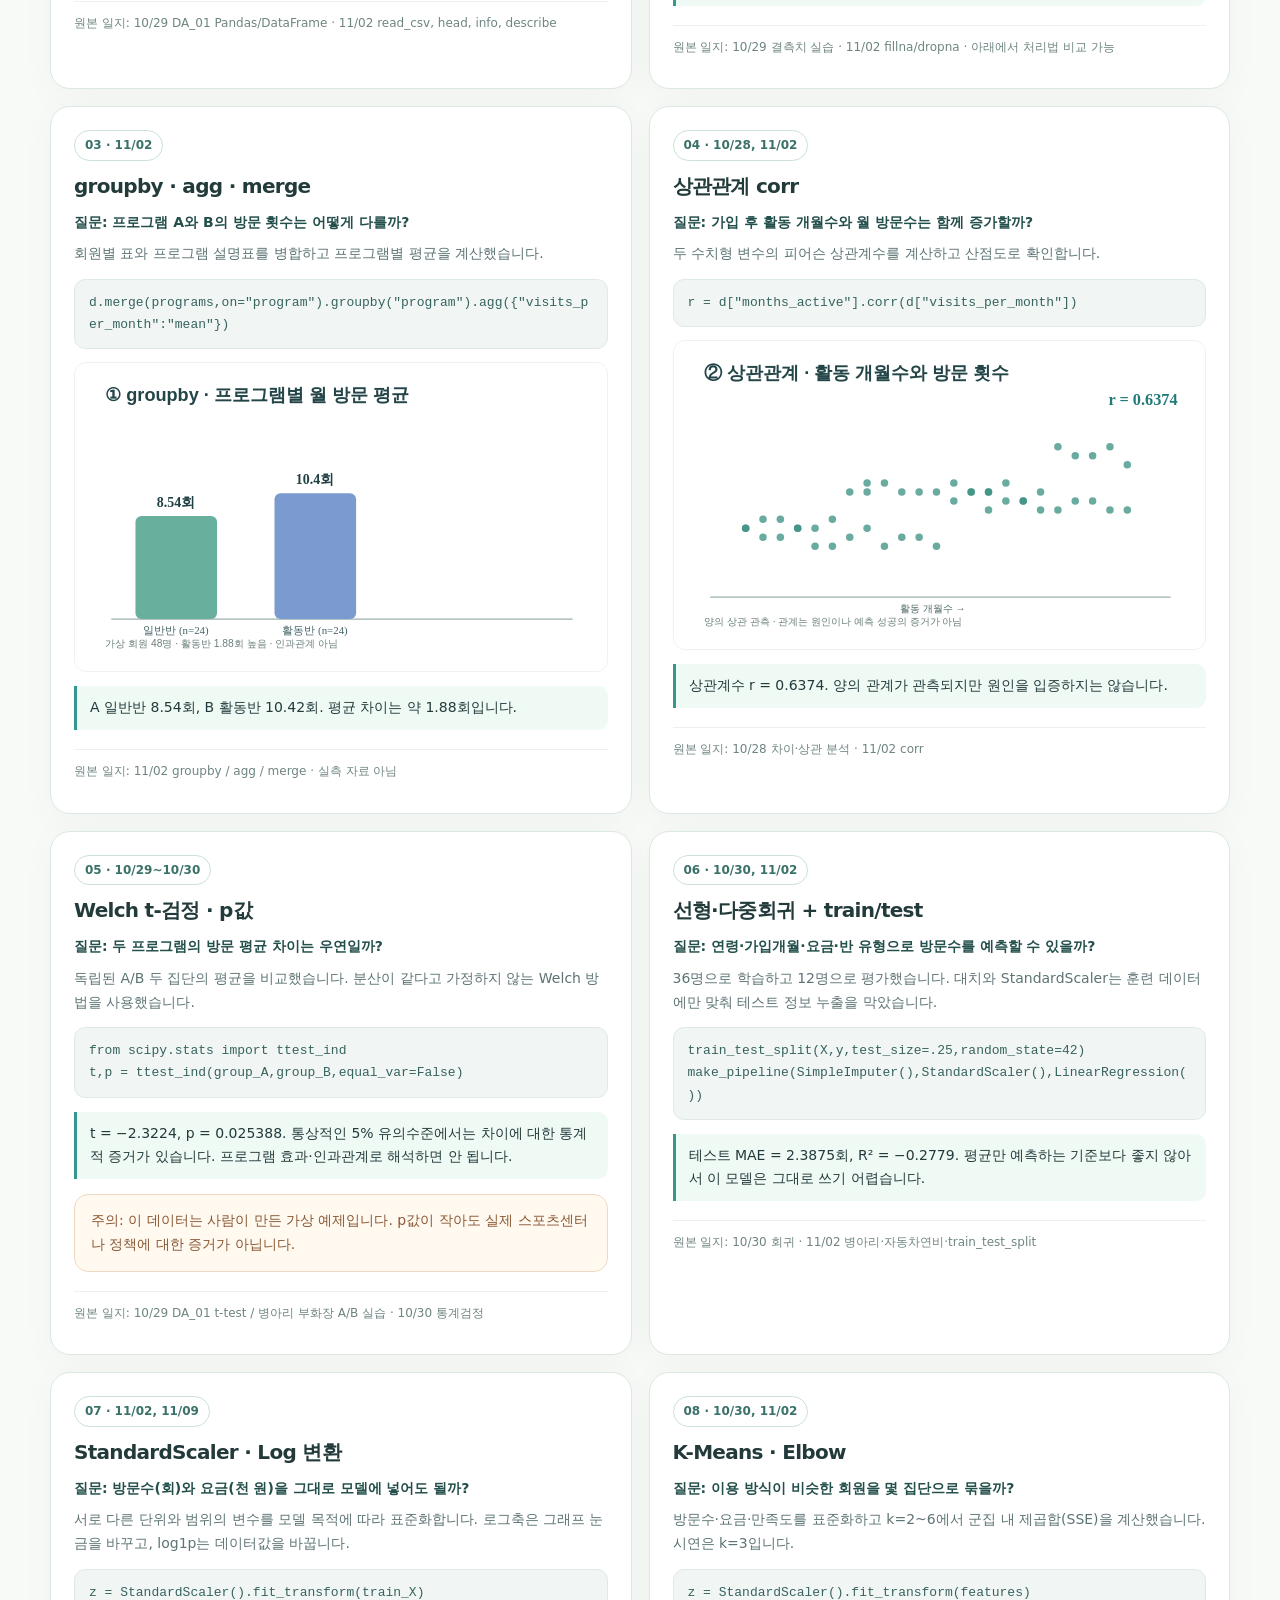
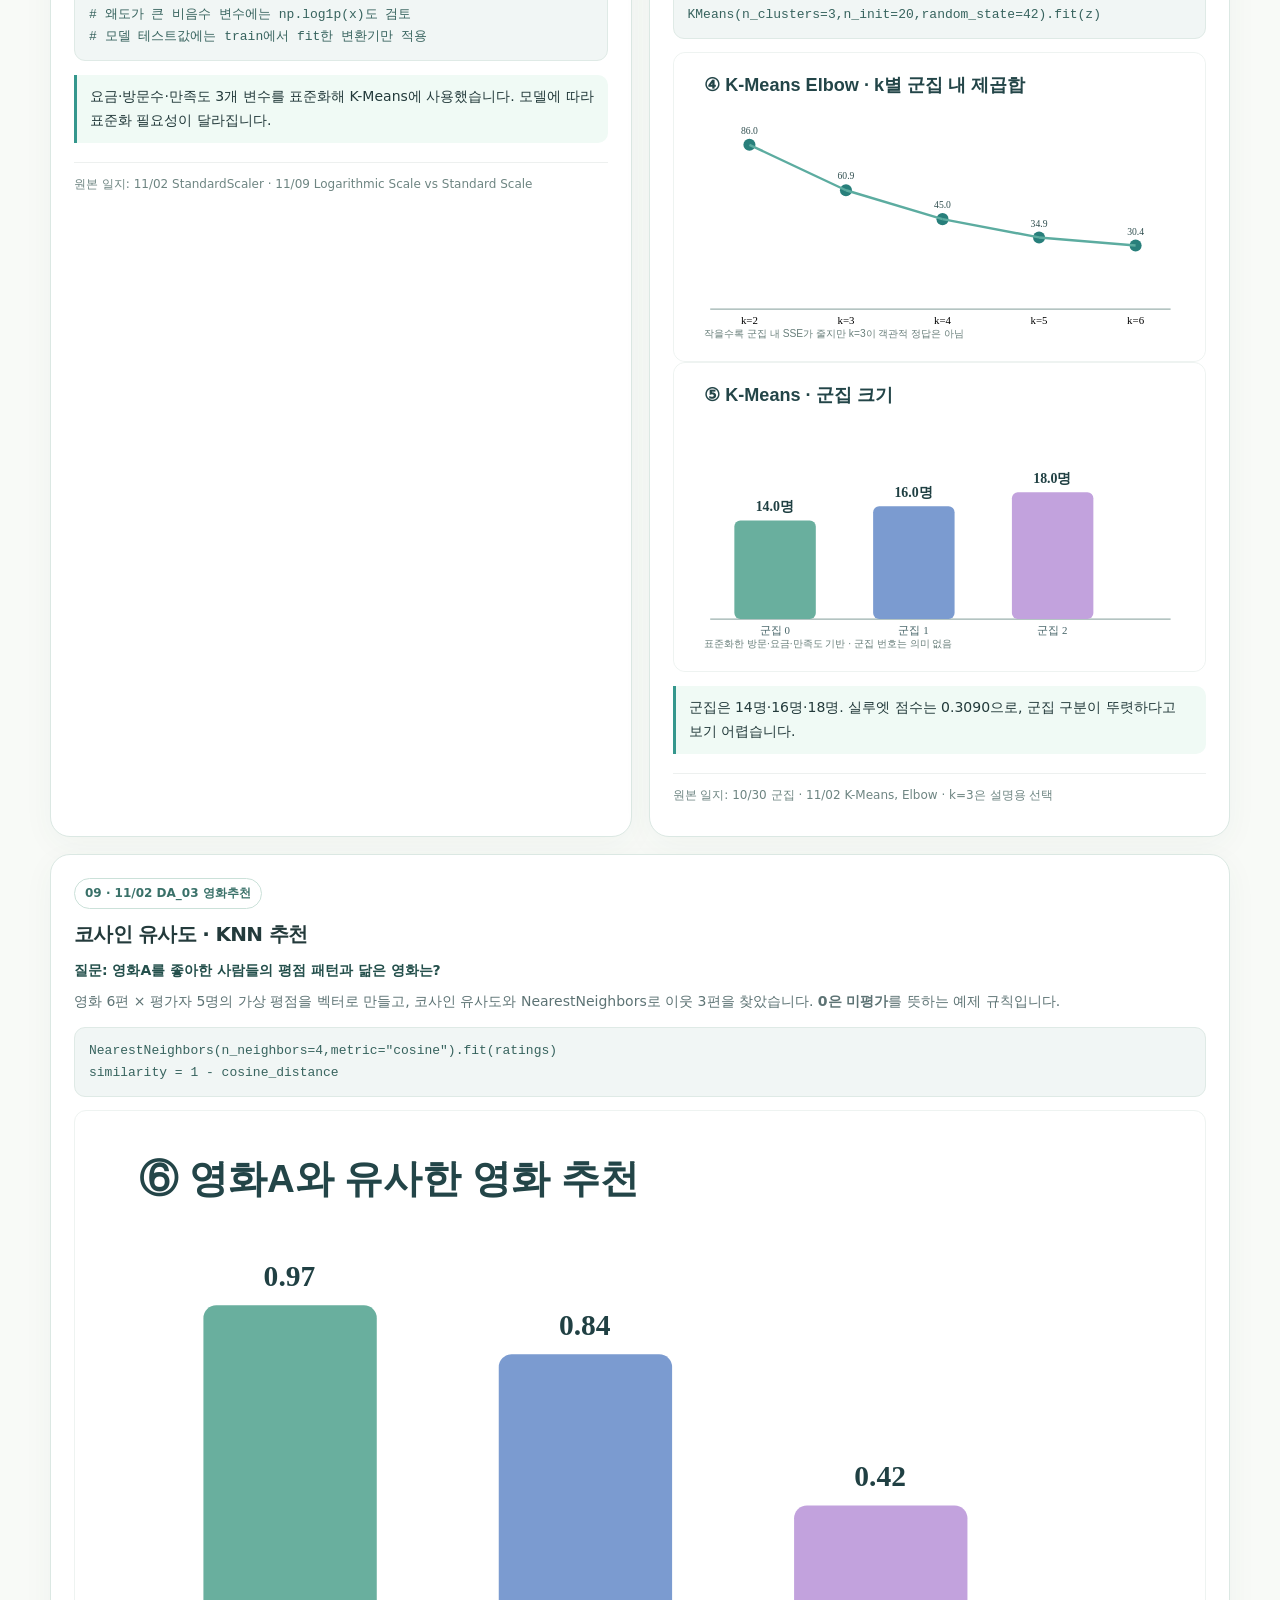
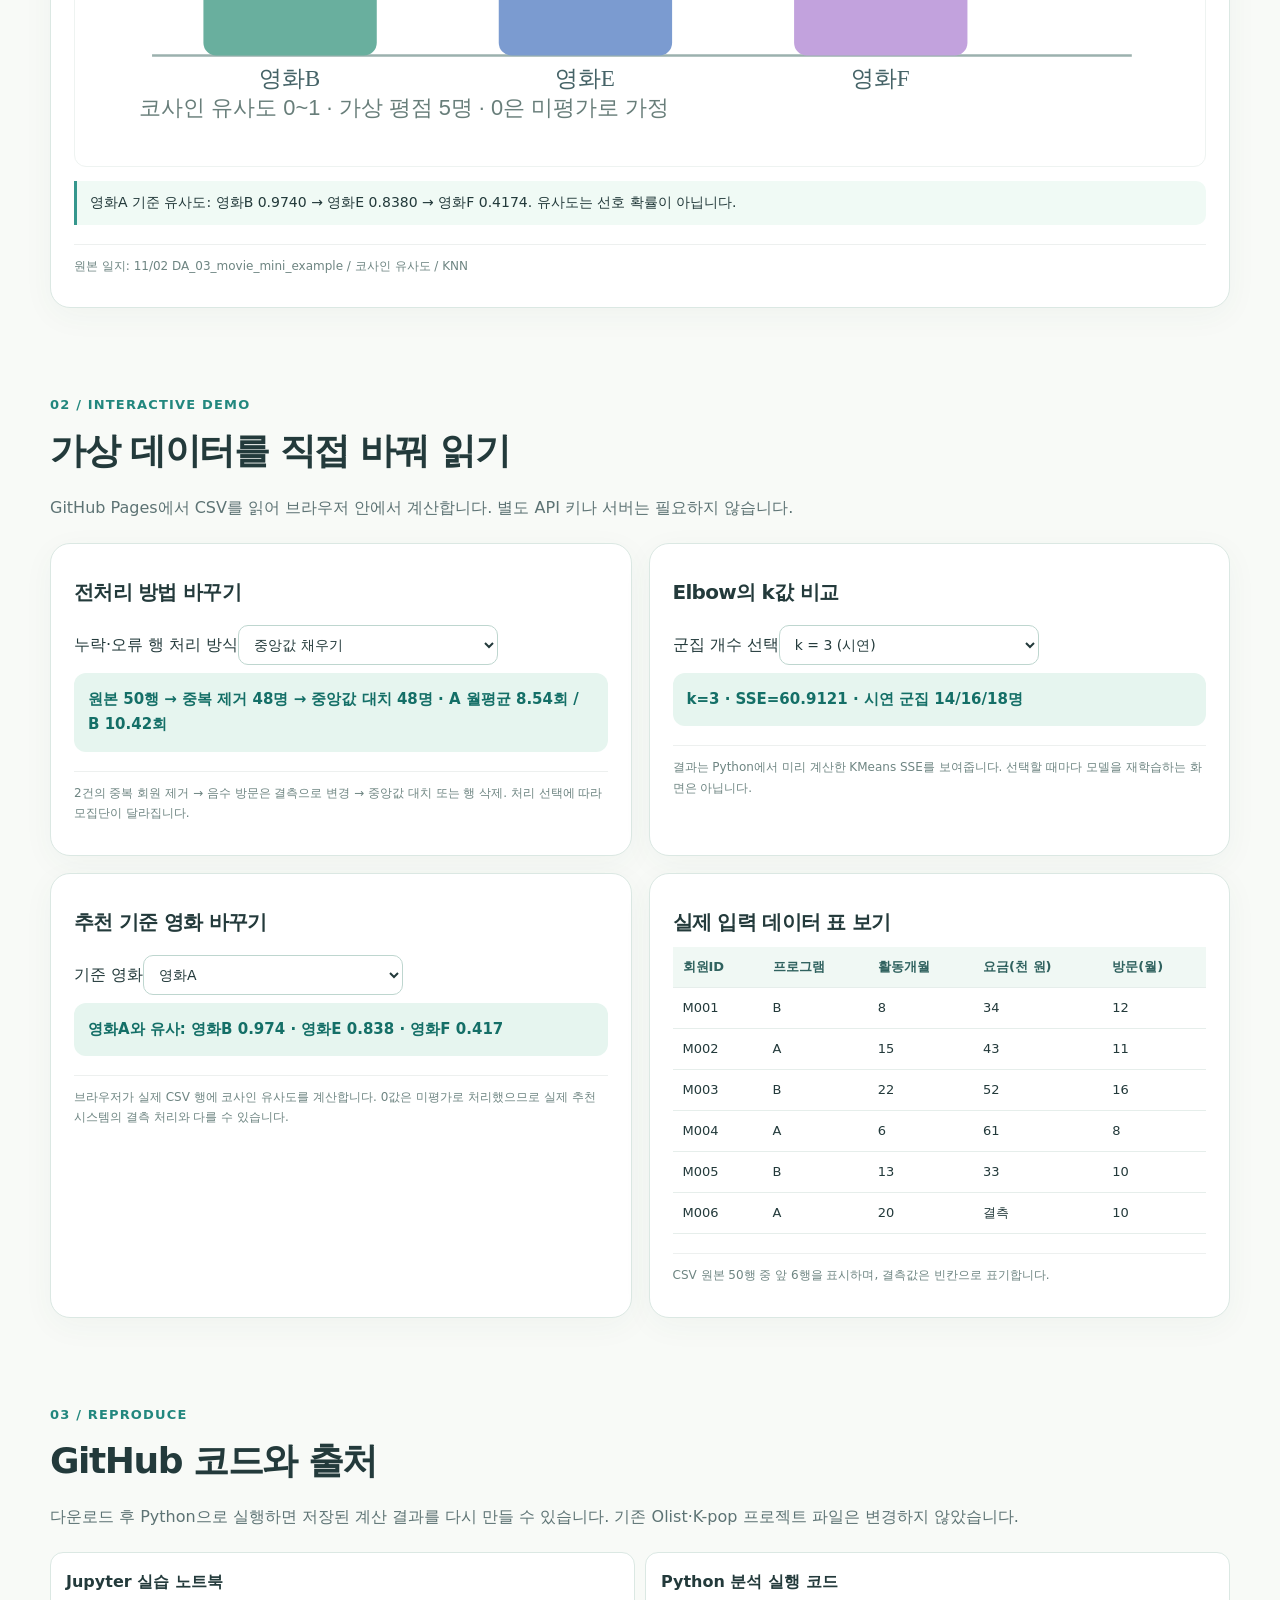
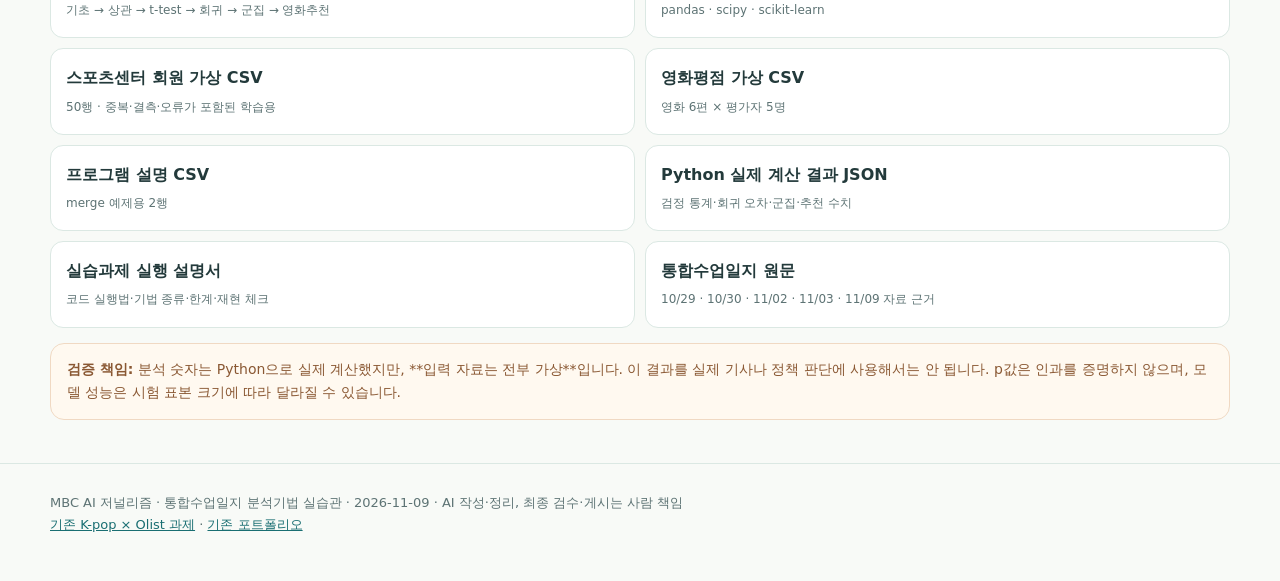
==== commit ac0fe1ff: "Link Lotto 300-draw PDF ten-technique coursework from existing portfolio" ====
--- a/data-methods-lab-20261109/index.html
+++ b/data-methods-lab-20261109/index.html
@@ -26,7 +26,7 @@
 <h1>기법을 고르고,<br>데이터로 직접 확인하다.</h1>
 <p>수업의 Pandas → 전처리 → 통계 → 회귀 → 군집 → 추천 흐름을 따라갑니다. Python으로 가상 회원 48명과 영화 평점 예제를 처리했고, 이 페이지에서 계산 결과와 그래프를 확인할 수 있습니다.</p>
 <div class="badges"><span class="badge orange">모든 회원·평점은 가상 데이터</span><span class="badge">원본 통합일지와 학습기법 연결</span><span class="badge">Python 실행 결과 공개</span><span class="badge">PC·모바일 화면</span></div>
-<div class="actions"><a class="btn main" href="#methods">기법별 결과 보기</a><a class="btn" href="#try">예제 직접 조작</a><a class="btn" href="통합일지_분석기법_예제실습.ipynb" download>실습 노트북 내려받기</a><a class="btn" href="../mbc-kpop-olist-20261109/">기존 과제 포트폴리오</a></div>
+<div class="actions"><a class="btn main" href="#methods">기법별 결과 보기</a><a class="btn" href="#try">예제 직접 조작</a><a class="btn" href="통합일지_분석기법_예제실습.ipynb" download>실습 노트북 내려받기</a><a class="btn" href="../mbc-kpop-olist-20261109/">기존 과제 포트폴리오</a><a class="btn" href="lotto/">로또 확률·PDF 10기법 추가과제</a></div>
 </div></section>
 <section class="section container"><div class="eyebrow">질문부터 결과까지</div><h2 class="section-title">CRISP-DM 흐름으로 이해하기</h2>
 <div class="steps"><div class="step"><span>01</span>문제 이해</div><div class="step"><span>02</span>데이터 이해</div><div class="step"><span>03</span>전처리</div><div class="step"><span>04</span>모델·통계</div><div class="step"><span>05</span>평가</div><div class="step"><span>06</span>기사·보고서</div></div>
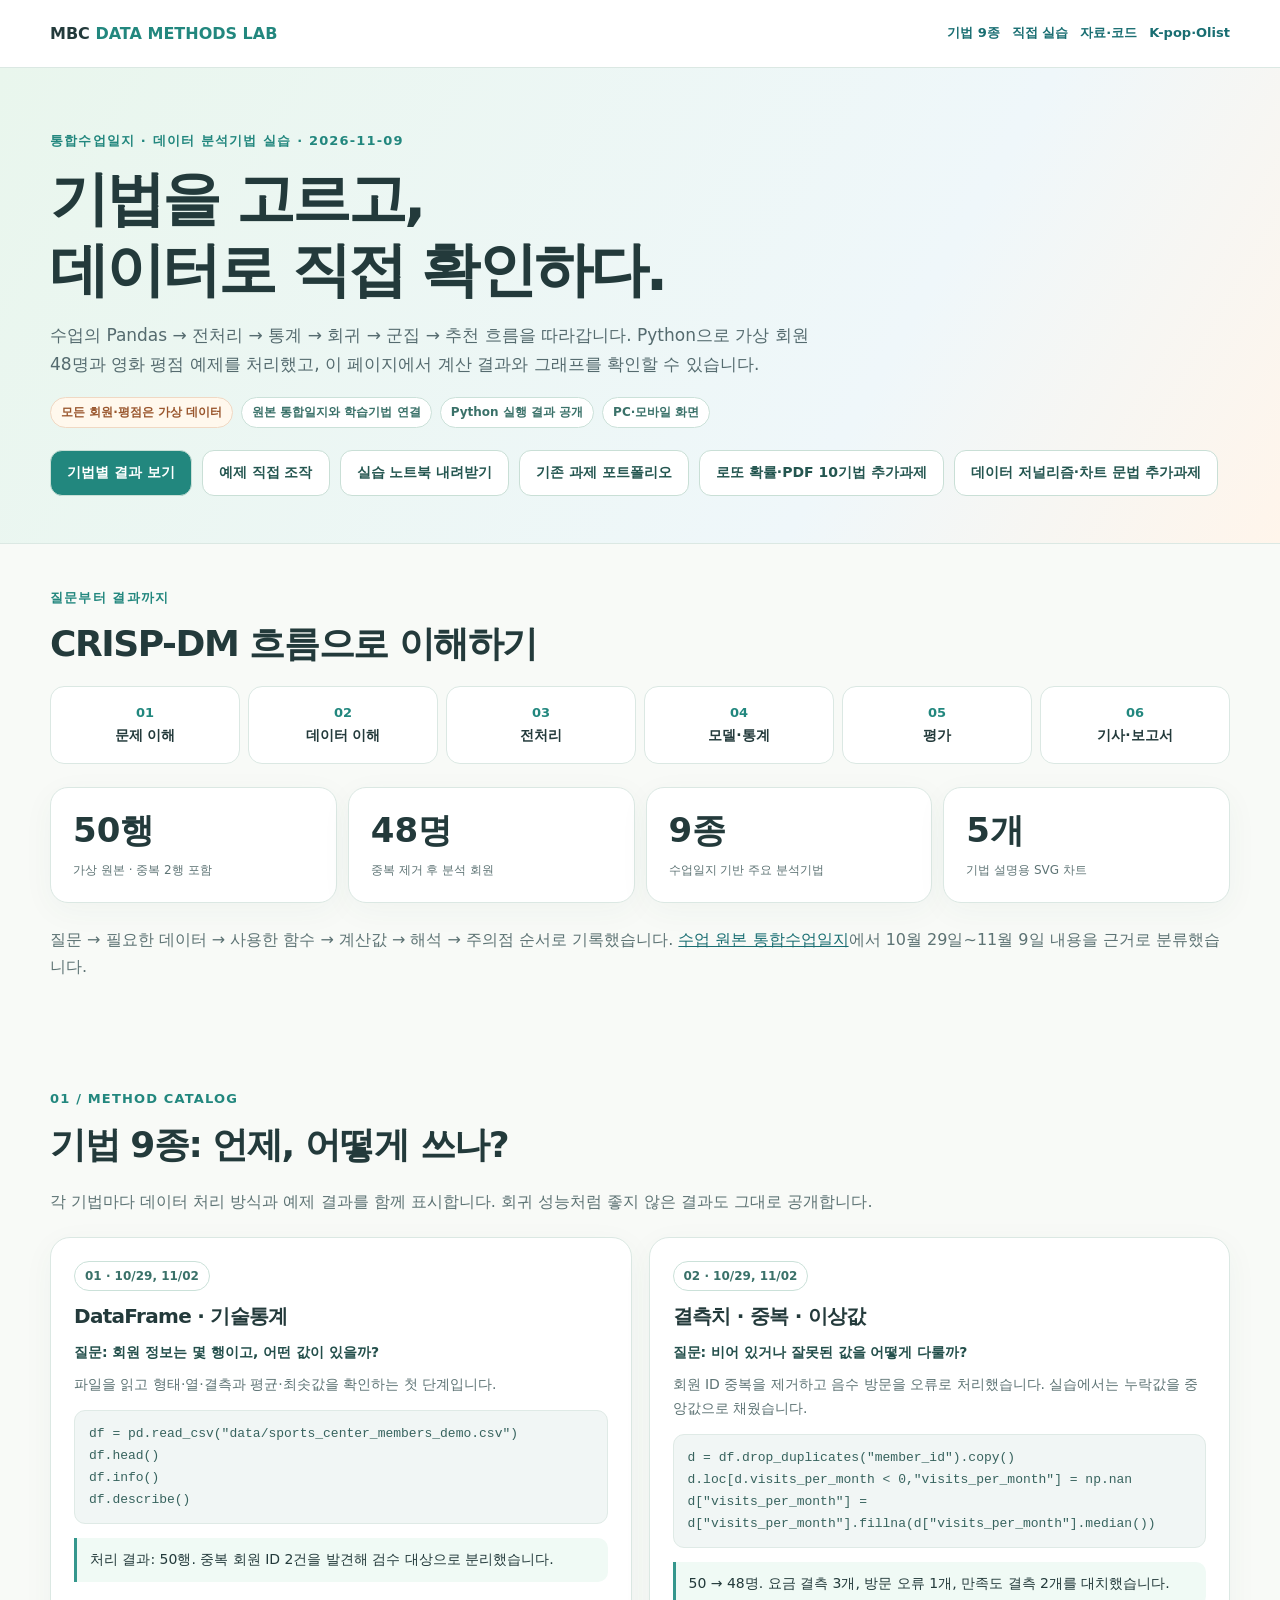
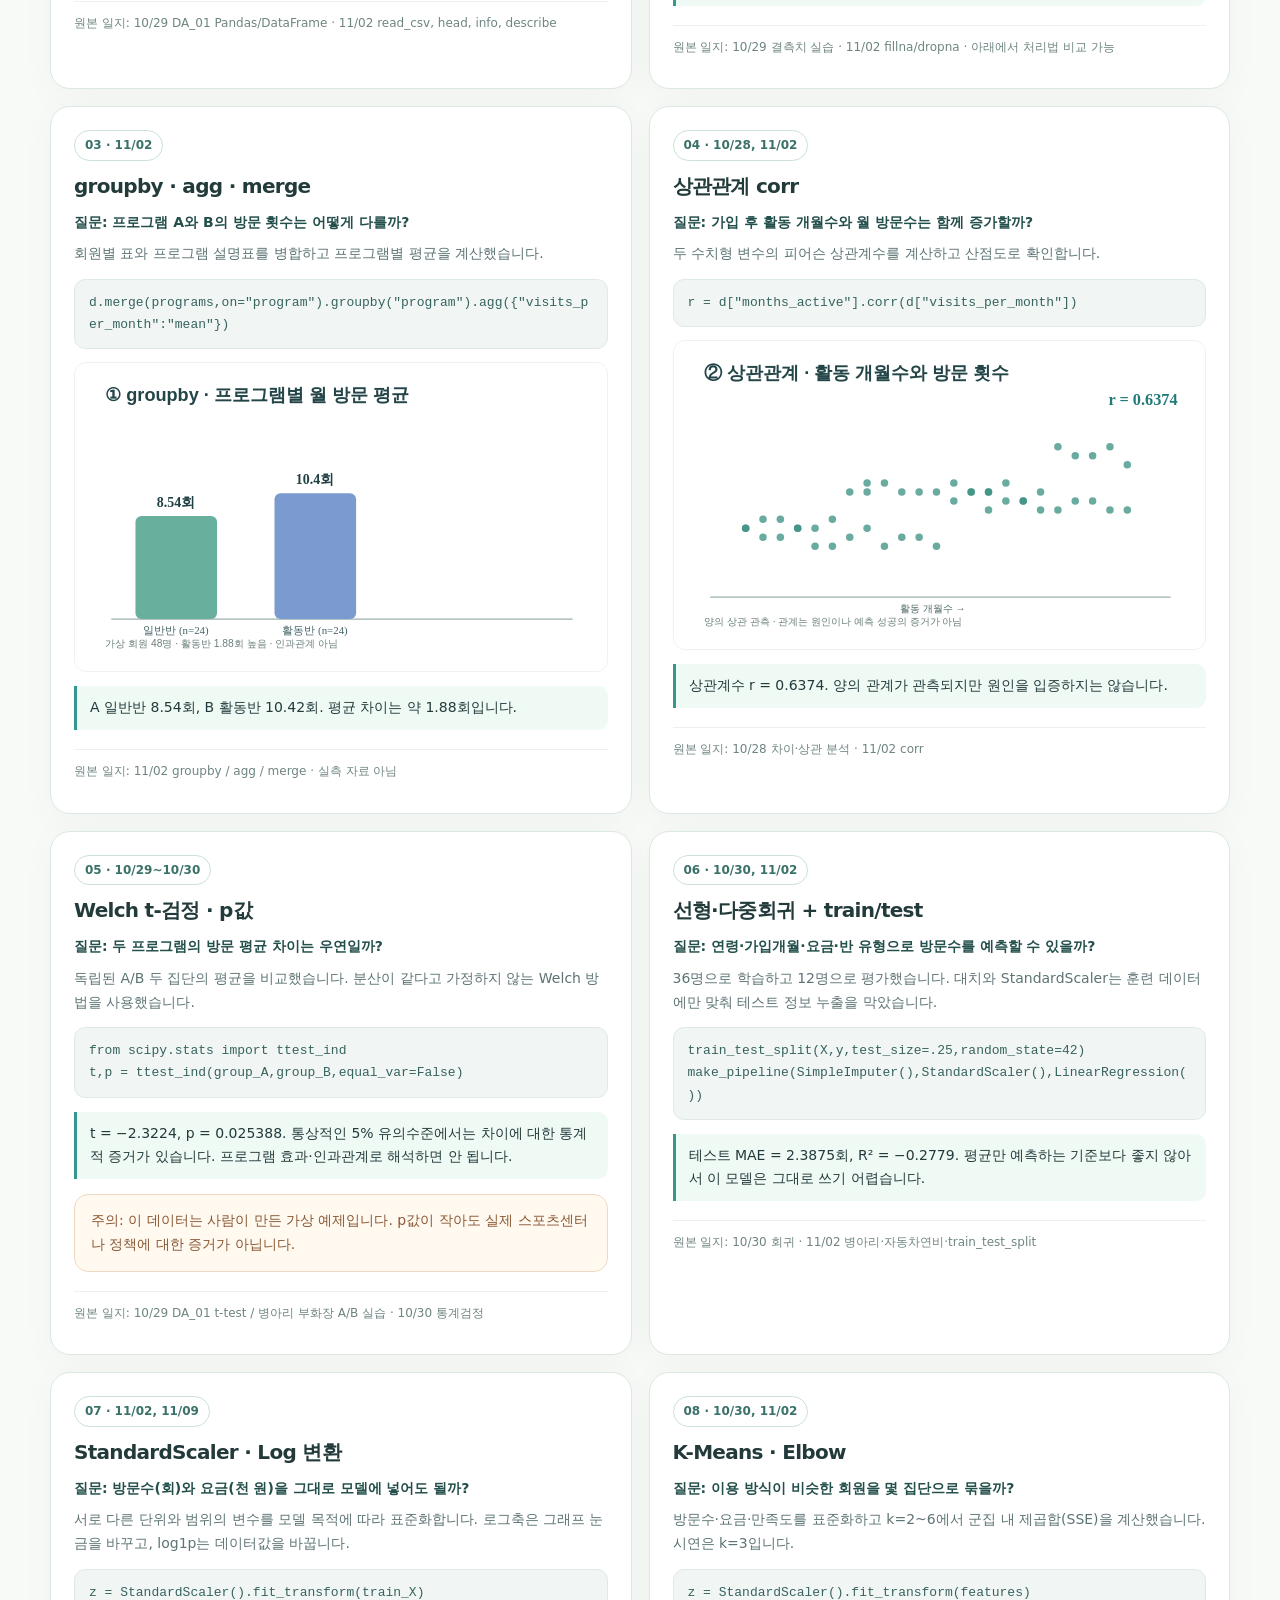
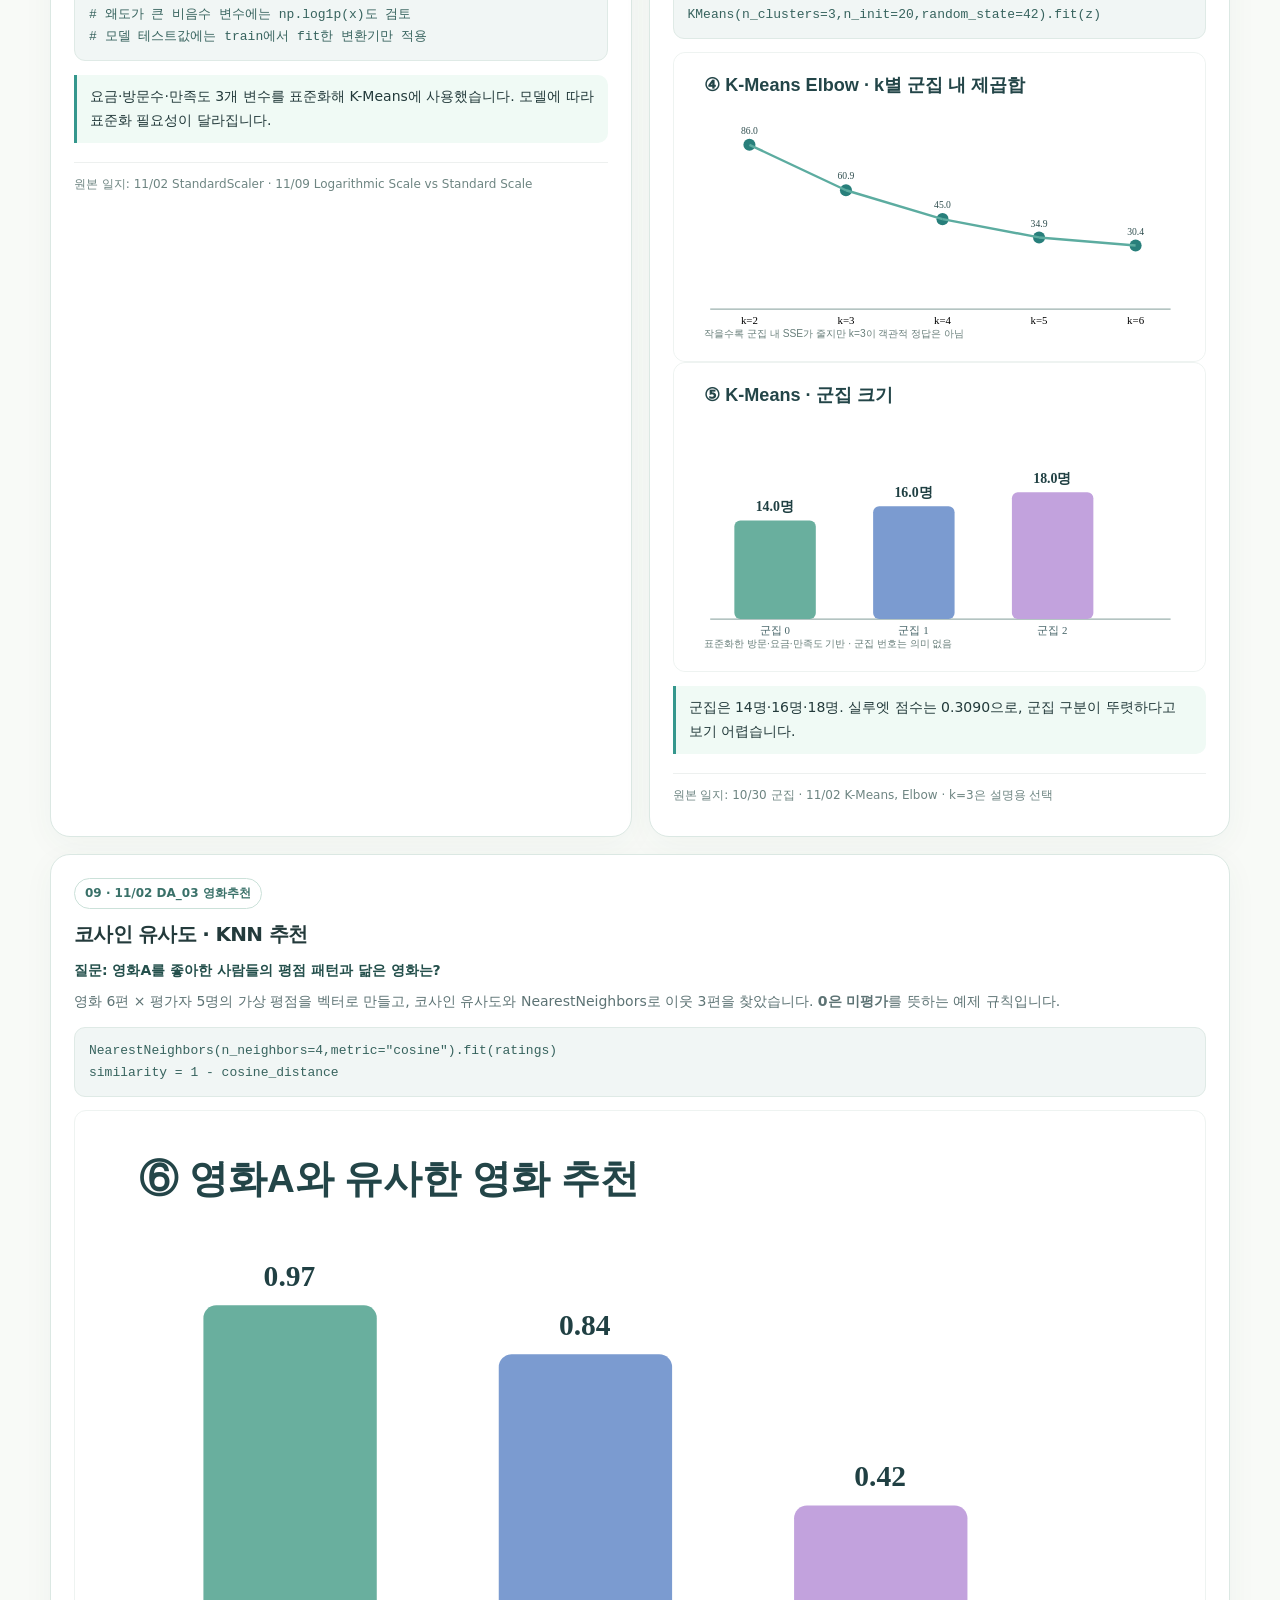
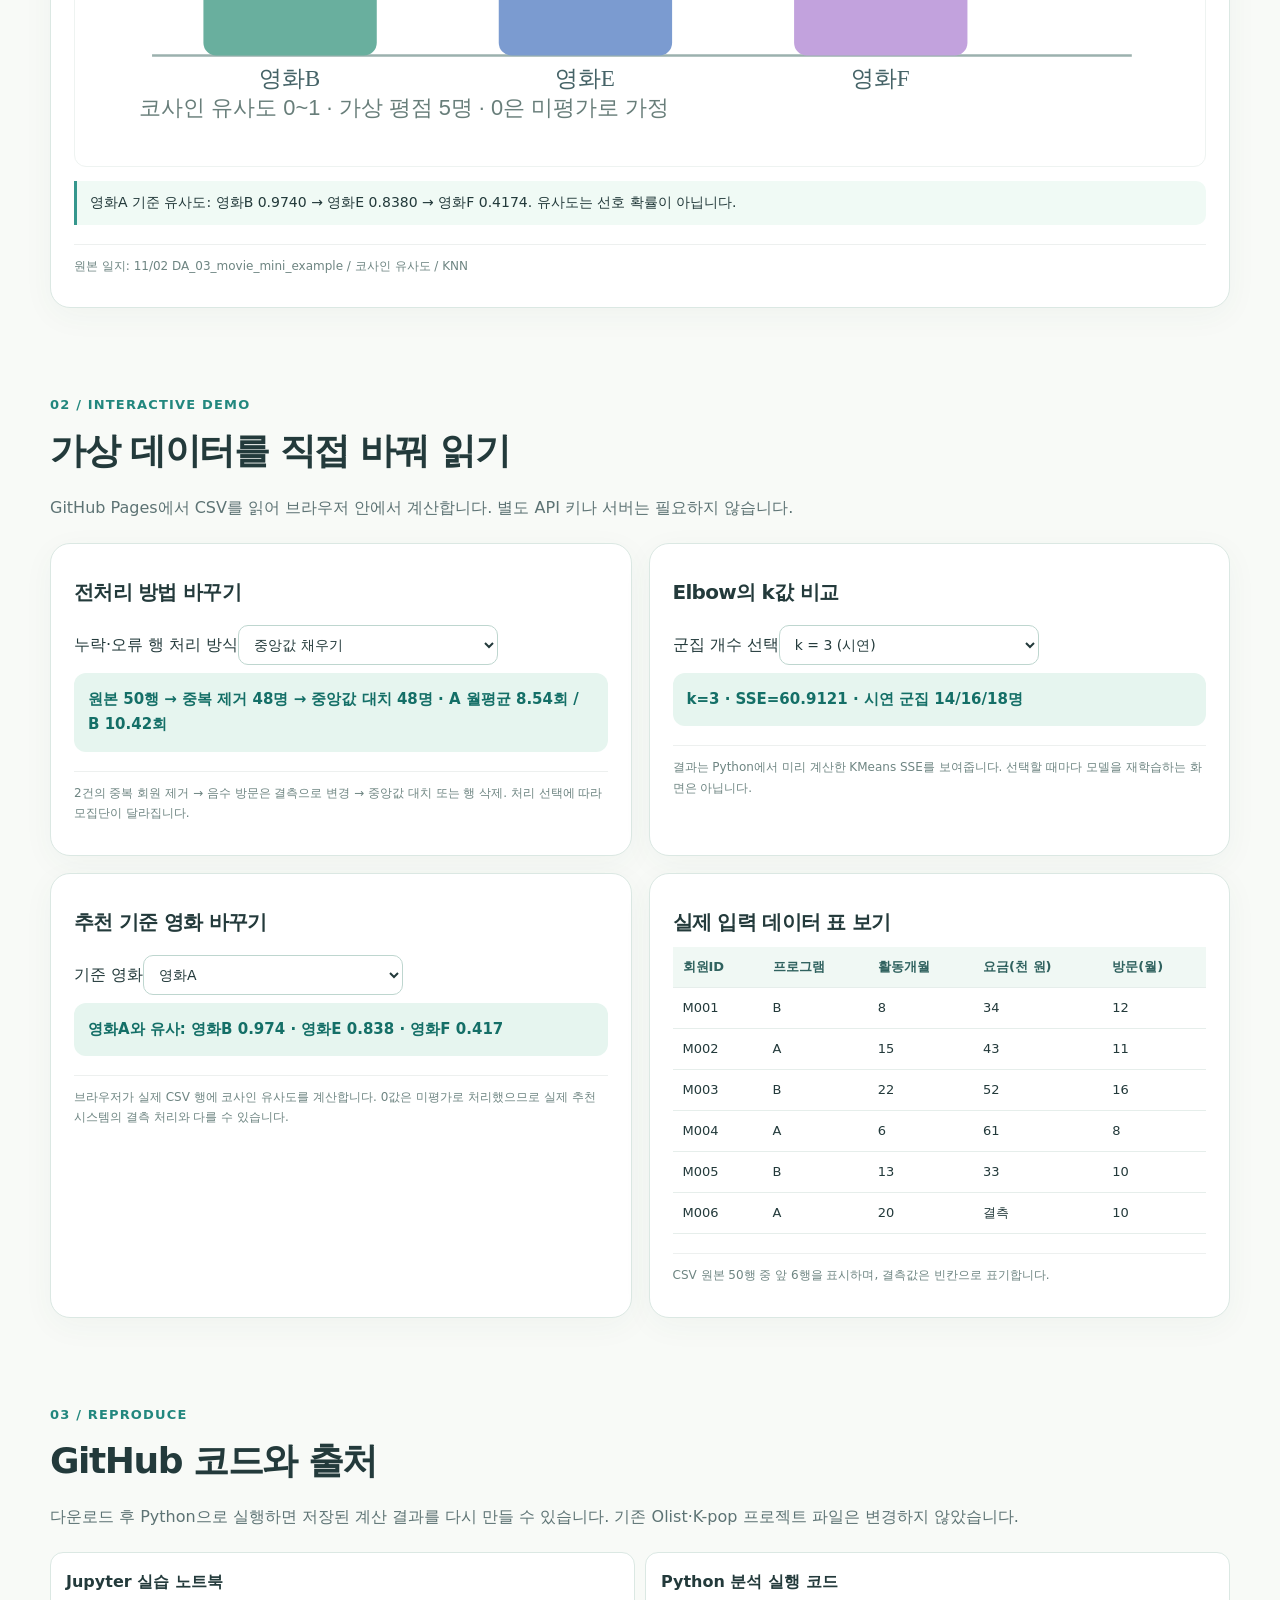
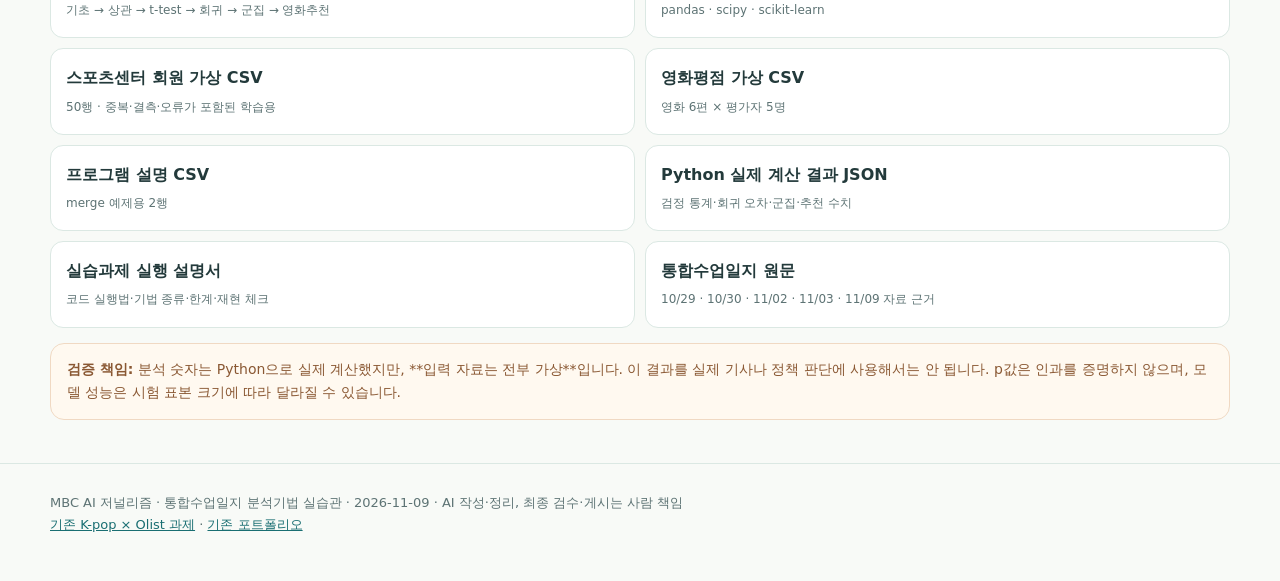
==== commit c668651c: "Link independent data journalism and honest-chart coursework without changing existing UI" ====
--- a/data-methods-lab-20261109/index.html
+++ b/data-methods-lab-20261109/index.html
@@ -26,7 +26,7 @@
 <h1>기법을 고르고,<br>데이터로 직접 확인하다.</h1>
 <p>수업의 Pandas → 전처리 → 통계 → 회귀 → 군집 → 추천 흐름을 따라갑니다. Python으로 가상 회원 48명과 영화 평점 예제를 처리했고, 이 페이지에서 계산 결과와 그래프를 확인할 수 있습니다.</p>
 <div class="badges"><span class="badge orange">모든 회원·평점은 가상 데이터</span><span class="badge">원본 통합일지와 학습기법 연결</span><span class="badge">Python 실행 결과 공개</span><span class="badge">PC·모바일 화면</span></div>
-<div class="actions"><a class="btn main" href="#methods">기법별 결과 보기</a><a class="btn" href="#try">예제 직접 조작</a><a class="btn" href="통합일지_분석기법_예제실습.ipynb" download>실습 노트북 내려받기</a><a class="btn" href="../mbc-kpop-olist-20261109/">기존 과제 포트폴리오</a><a class="btn" href="lotto/">로또 확률·PDF 10기법 추가과제</a></div>
+<div class="actions"><a class="btn main" href="#methods">기법별 결과 보기</a><a class="btn" href="#try">예제 직접 조작</a><a class="btn" href="통합일지_분석기법_예제실습.ipynb" download>실습 노트북 내려받기</a><a class="btn" href="../mbc-kpop-olist-20261109/">기존 과제 포트폴리오</a><a class="btn" href="lotto/">로또 확률·PDF 10기법 추가과제</a><a class="btn" href="chart-journalism/">데이터 저널리즘·차트 문법 추가과제</a></div>
 </div></section>
 <section class="section container"><div class="eyebrow">질문부터 결과까지</div><h2 class="section-title">CRISP-DM 흐름으로 이해하기</h2>
 <div class="steps"><div class="step"><span>01</span>문제 이해</div><div class="step"><span>02</span>데이터 이해</div><div class="step"><span>03</span>전처리</div><div class="step"><span>04</span>모델·통계</div><div class="step"><span>05</span>평가</div><div class="step"><span>06</span>기사·보고서</div></div>
